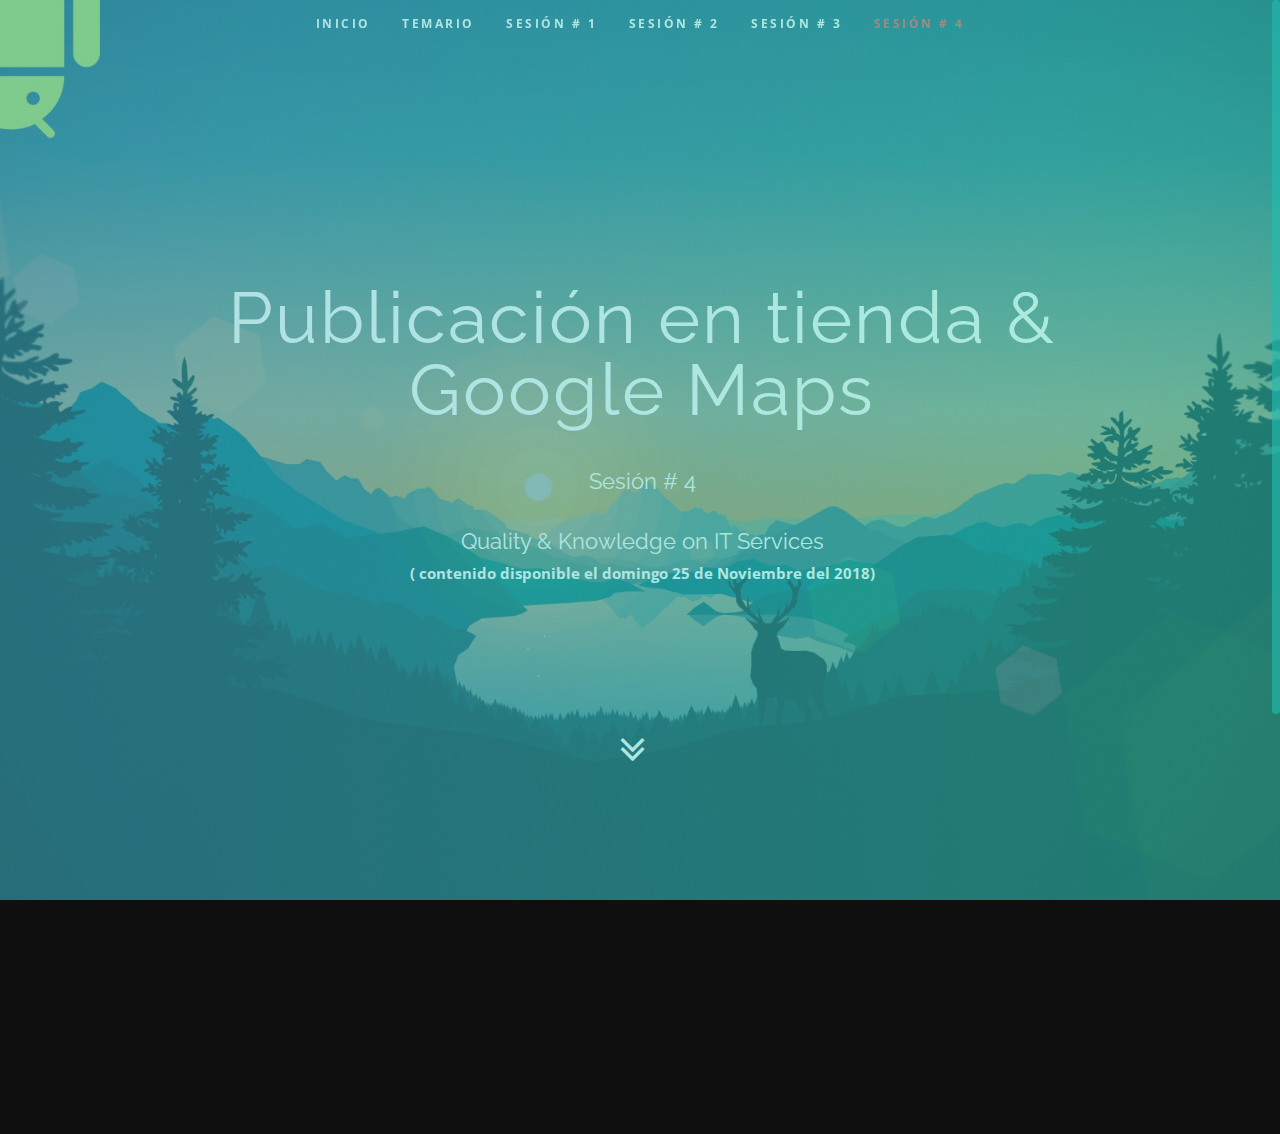
==== session-four.html @ 3e04c1a7 "the agenda was added and empty pager per session" ====
<!DOCTYPE html>
<!--[if lt IE 8 ]><html class="no-js ie ie7" lang="en"> <![endif]-->
<!--[if IE 8 ]><html class="no-js ie ie8" lang="en"> <![endif]-->
<!--[if (gte IE 8)|!(IE)]><!-->
<html class="no-js" lang="en">
<!--<![endif]-->

<head>
  <!--- basic page needs -->
  <meta charset="utf-8">
  <title>travelapp</title>
  <meta name="description" content="">
  <meta name="author" content="">
  <!-- mobile specific metas -->
  <meta name="viewport" content="width=device-width, initial-scale=1, maximum-scale=1">
  <!-- css -->
  <link rel="stylesheet" href="css/default.css">
  <link rel="stylesheet" href="css/style.css">
  <link rel="stylesheet" href="css/responsive.css">
  <link rel="stylesheet" href="css/animate.css">
  <!-- script -->
  <script src="js/modernizr.js"></script>
  <!-- favicons -->
  <link rel="shortcut icon" href="images/qacg.ico">
</head>

<body>
  <!-- preloader -->
  <div id="preloader">
    <div class="loader"></div>
  </div>
  <!--preloader end-->
  <!-- header section -->
  <header id="home">
    <nav id="m-nav">
      <a class="mobile-btn" href="#m-nav" title="Show navigation">Show navigation</a>
      <a class="mobile-btn" href="#" title="Hide navigation">Hide navigation</a>
      <ul id="nav" class="nav">
        <li><a class="smoothscroll" href="#home">Inicio</a></li>
        <li><a class="smoothscroll" href="#agenda">Temario</a></li>
        <li><a href="#">Sesión # 1</a></li>
        <li><a href="session-two.html">Sesión # 2</a></li>
        <li><a href="session-three.html">Sesión # 3</a></li>
        <li class="current"><a href="session-four.html">Sesión # 4</a></li>
      </ul>
    </nav>
    <div class="row banner">
      <div class="banner-text">
        <h1 class="responsive-headline wow zoomIn">Publicación en tienda & Google Maps</h1>
        <h3 class="wow fadeInUp">
            Sesión # 4
            <br>
            <br>
            Quality & Knowledge on IT Services
            <br>
            <span style="font-size: .7em;">( contenido disponible el domingo 25 de Noviembre del 2018)</span>
        </h3>
      </div>
    </div>
    <p class="scrolldown">
      <a class="smoothscroll" href="#about"><i class="fa fa-angle-double-down"></i></a>
    </p>
    <div class="header-overlay"></div>
  </header>
  <!-- header end -->
  <!-- footer -->
  <footer>
    <div class="row wow fadeInUp" style="color: white;">
      <div class="twelve columns">
        <span>Quality & Knowledge on IT Services | 2018 | Ciudad de México</span>
        <ul class="social-links">
          <li><i class="fa fa-android"></i></li>
        </ul>
        Alejandro Salazar | Gerardo Epitacio | Víctor Hernández
      </div>
      <div id="go-top"><a class="smoothscroll" title="Back to Top" href="#home"><i class="fa fa-chevron-up"></i></a></div>
    </div>
  </footer>
  <!-- footer end-->
  <!-- java script -->
  <script src="js/jquery-2.1.1.min.js"></script>
  <script src="js/waypoints.js"></script>
  <script src="js/jquery.fittext.js"></script>
  <script src="js/wow.min.js"></script>
  <script src="js/jquery.nicescroll.min.js"></script>
  <script src="js/script.js"></script>
</body>

</html>
---- css/default.css ----
/*
a. Webfonts and Icon fonts
b. Reset
c. Default Styles
   1. Basic
   2. Typography
   3. Links
   4. Images
   5. Buttons
   6. Forms
d. Grid
e. Others
   1. Clearing
   2. Misc
*/

/* ------------------------------------------------------------------ */
/* a. Webfonts and Icon fonts
 ------------------------------------------------------------------ */
@import url("http://maxcdn.bootstrapcdn.com/font-awesome/4.2.0/css/font-awesome.min.css");
@import url("http://fonts.googleapis.com/css?family=Raleway:400,700,900");
@import url("http://fonts.googleapis.com/css?family=Open+Sans:300,400,700,800");

/* ------------------------------------------------------------------
/* b. Reset
      Adapted from:
      Normalize.css - https://github.com/necolas/normalize.css/
      HTML5 Doctor Reset - html5doctor.com/html-5-reset-stylesheet/
/* ------------------------------------------------------------------ */

html, body, div, span, object, iframe,
h1, h2, h3, h4, h5, h6, p, blockquote, pre,
abbr, address, cite, code,
del, dfn, em, img, ins, kbd, q, samp,
small, strong, sub, sup, var,
b, i,
dl, dt, dd, ol, ul, li,
fieldset, form, label, legend,
table, caption, tbody, tfoot, thead, tr, th, td,
article, aside, canvas, details, figcaption, figure,
footer, header, hgroup, menu, nav, section, summary,
time, mark, audio, video {
   margin: 0;
   padding: 0;
   border: 0;
   outline: 0;
   font-size: 100%;
   vertical-align: baseline;
   background: transparent;
   font-family: 'Open Sans', sans-serif;
   -webkit-font-smoothing: antialiased;
}

article,aside,details,figcaption,figure,
footer,header,hgroup,menu,nav,section {
   display: block;
}

audio,
canvas,
video {
   display: inline-block;
}

audio:not([controls]) {
   display: none;
   height: 0;
}

[hidden] { display: none; }

code, kbd, pre, samp {
   font-family: monospace, serif;
   font-size: 1em;
}

pre {
   white-space: pre;
   white-space: pre-wrap;
   word-wrap: break-word;
}

blockquote, q { quotes: &#8220 &#8220; }

blockquote:before, blockquote:after,
q:before, q:after {
   content: '';
   content: none;
}

ins {
   background-color: #ff9;
   color: #000;
   text-decoration: none;
}

mark {
   background-color: #A7F4F6;
   color: #555;
}

del { text-decoration: line-through; }

abbr[title], dfn[title] {
   border-bottom: 1px dotted;
   cursor: help;
}

table {
   border-collapse: collapse;
   border-spacing: 0;
}


/* ------------------------------------------------------------------ */
/* c. Default and Basic Styles
      Adapted from:
      Skeleton CSS Framework - http://www.getskeleton.com/
      Typeplate Typographic Starter Kit - http://typeplate.com/
/* ------------------------------------------------------------------ */

/*  1. Basic  ------------------------------------------------------- */

*,
*:before,
*:after {
   -moz-box-sizing: border-box;
   -webkit-box-sizing: border-box;
   box-sizing: border-box;
}

html {
   font-size: 62.5%;
   -webkit-font-smoothing: antialiased;
}

body {
   background: #fff;
   font-family: 'Open Sans', sans-serif;
   font-weight: normal;
   font-size: 15px;
   line-height: 30px;
	color: #838C95;

   -webkit-font-smoothing: antialiased; /* Fix for webkit rendering */
	-webkit-text-size-adjust: 100%;
}

/*  2. Typography
       Vertical rhythm with leading derived from 6
--------------------------------------------------------------------- */

h1, h2, h3, h4, h5, h6 {
   color: #313131;
	font-family: 'Open Sans', sans-serif;
   font-weight: 700;
   font-weight: normal;
}
h1 a, h2 a, h3 a, h4 a, h5 a, h6 a { font-weight: inherit; }
h1 { font-size: 38px; line-height: 72px; margin-bottom: 12px; letter-spacing: -1px; }
h2 { font-size: 28px; line-height: 36px; margin-bottom: 6px; }
h3 { font-size: 22px; line-height: 30px; margin-bottom: 12px; }
h4 { font-size: 20px; line-height: 30px; margin-bottom: 6px; }
h5 { font-size: 18px; line-height: 30px; }
h6 { font-size: 14px; line-height: 30px; }
.subheader { }

p { margin: 0 0 30px 0; }
p img { margin: 0; }
p.lead {
   font: 19px/36px 'Open Sans', sans-serif;
   font-weight: 400;
   margin-bottom: 18px;
}

/* for 'em' and 'strong' tags, font-size and line-height should be same with
the body tag due to rendering problems in some browsers */
em { font: 15px/30px 'opensans-italic', sans-serif; }
strong, b { font: 15px/30px 'opensans-bold', sans-serif; }
small { font-size: 11px; line-height: inherit; }

/*	Blockquotes */
blockquote {
   margin: 30px 0px;
   padding-left: 40px;
   position: relative;
}
blockquote:before {
   content: "\201C";
   opacity: 0.45;
   font-size: 80px;
   line-height: 0px;
   margin: 0;
   font-family: arial, sans-serif;
   position: absolute;
   top:  30px;
	left: 0;
}
blockquote p {
   font-family: 'Open Sans', sans-serif;
   font-style: italic;
   padding: 0;
   font-size: 18px;
   line-height: 36px;
}
blockquote cite {
   display: block;
   font-size: 12px;
   font-style: normal;
   line-height: 18px;
}
blockquote cite:before { content: "\2014 \0020"; }
blockquote cite a,
blockquote cite a:visited { color: #8B9798; border: none }

/* ---------------------------------------------------------------------
/*  Pull Quotes Markup
/*
    <aside class="pull-quote">
		<blockquote>
			<p></p>
		</blockquote>
	 </aside>
/*
/* --------------------------------------------------------------------- */
.pull-quote {
   position: relative;
	padding: 18px 30px 18px 0px;
}
.pull-quote:before,
.pull-quote:after {
	height: 1em;
	opacity: 0.45;
	position: absolute;
	font-size: 80px;
   font-family: Arial, Sans-Serif;
}
.pull-quote:before {
	content: "\201C";
	top:  33px;
	left: 0;
}
.pull-quote:after {
	content: '\201D';
	bottom: -33px;
	right: 0;
}
.pull-quote blockquote {
   margin: 0;
}
.pull-quote blockquote:before {
   content: none;
}

/* Abbreviations */
abbr {
   font-family: 'Open Sans', sans-serif;
   font-weight: 700;
	font-variant: small-caps;
	text-transform: lowercase;
   letter-spacing: .5px;
	color: gray;
}
abbr:hover { cursor: help; }

/* drop cap */
.drop-cap:first-letter {
	float: left;
	margin: 0;
	padding: 14px 6px 0 0;
	font-size: 84px;
	font-family: /* Copperplate */ 'Open Sans', sans-serif;
   font-weight: 700;
   line-height: 60px;
	text-indent: 0;
	background: transparent;
	color: inherit;
}

hr { border: solid #E3E3E3; border-width: 1px 0 0; clear: both; margin: 11px 0 30px; height: 0; }


/*  3. Links  ------------------------------------------------------- */

a, a:visited {
   text-decoration: none;
   outline: 0;
   color: #11ABB0;

   -webkit-transition: color .3s ease-in-out;
   -moz-transition: color .3s ease-in-out;
   -o-transition: color .3s ease-in-out;
   transition: color .3s ease-in-out;
}
a:hover, a:focus { color: #313131; }
p a, p a:visited { line-height: inherit; }


/*  4. List  --------------------------------------------------------- */

ul, ol { margin-bottom: 24px; margin-top: 12px; }
ul { list-style: none outside; }
ol { list-style: decimal; }
ol, ul.square, ul.circle, ul.disc { margin-left: 30px; }
ul.square { list-style: square outside; }
ul.circle { list-style: circle outside; }
ul.disc { list-style: disc outside; }
ul ul, ul ol,
ol ol, ol ul { margin: 6px 0 6px 30px; }
ul ul li, ul ol li,
ol ol li, ol ul li { margin-bottom: 6px; }
li { line-height: 18px; margin-bottom: 12px; }
ul.large li { }
li p { }

/* ---------------------------------------------------------------------
/*  Stats Tab Markup

    <ul class="stats-tabs">
		<li><a href="#">[value]<b>[name]</b></a></li>
	 </ul>

    Extend this object into your markup.
/*
/* --------------------------------------------------------------------- */
.stats-tabs {
   padding: 0;
   margin: 24px 0;
}
.stats-tabs li {
	display: inline-block;
	margin: 0 10px 18px 0;
	padding: 0 10px 0 0;
	border-right: 1px solid #ccc;
}
.stats-tabs li:last-child {
	margin: 0;
	padding: 0;
	border: none;
}
.stats-tabs li a {
	display: inline-block;
	font-size: 22px;
	font-family: 'Open Sans', sans-serif;
   font-weight: 700;
   border: none;
   color: #313131;
}
.stats-tabs li a:hover {
   color:#11ABB0;
}
.stats-tabs li a b {
	display: block;
	margin: 6px 0 0 0;
	font-size: 13px;
	font-family: 'Open Sans', sans-serif;
   color: #8B9798;
}

/* definition list */
dl { margin: 12px 0; }
dt { margin: 0; color:#11ABB0; }
dd { margin: 0 0 0 20px; }

/* Lining Definition Style Markup */
.lining dt,
.lining dd {
	display: inline;
	margin: 0;
}
.lining dt + dt:before,
.lining dd + dt:before {
	content: "\A";
	white-space: pre;
}
.lining dd + dd:before {
	content: ", ";
}
.lining dd:before {
	content: ": ";
	margin-left: -0.2em;
}

/* Dictionary Definition Style Markup */
.dictionary-style dt {
	display: inline;
	counter-reset: definitions;
}
.dictionary-style dt + dt:before {
	content: ", ";
	margin-left: -0.2em;
}
.dictionary-style dd {
	display: block;
	counter-increment: definitions;
}
.dictionary-style dd:before {
	content: counter(definitions, decimal) ". ";
}

/* Pagination */
.pagination {
   margin: 36px auto;
   text-align: center;
}
.pagination ul li {
   display: inline-block;
   margin: 0;
   padding: 0;
}
.pagination .page-numbers {
   font: 15px/18px 'opensans-bold', sans-serif;
   display: inline-block;
   padding: 6px 10px;
   margin-right: 3px;
   margin-bottom: 6px;
	color: #6E757C;
	background-color: #E6E8EB;

	-webkit-transition: all 200ms ease-in-out;
	-moz-transition: all 200ms ease-in-out;
	-o-transition: all 200ms ease-in-out;
	-ms-transition: all 200ms ease-in-out;
	transition: all 200ms ease-in-out;

   -moz-border-radius: 3px;
   -webkit-border-radius: 3px;
   -khtml-border-radius: 3px;
	border-radius: 3px;
}
.pagination .page-numbers:hover {
   background: #838A91;
   color: #fff;
}
.pagination .current,
.pagination .current:hover {
   background-color: #11ABB0;
   color: #fff;
}
.pagination .inactive,
.pagination .inactive:hover {
   background-color: #E6E8EB;
	color: #A9ADB2;
}
.pagination .prev, .pagination .next {}

/*  5. Images  --------------------------------------------------------- */

img {
   max-width: 100%;
   height: auto;
}
img.pull-right { margin: 12px 0px 0px 18px; }
img.pull-left { margin: 12px 18px 0px 0px; }

/*  6. Buttons  --------------------------------------------------------- */

.button,
.button:visited,
button,
input[type="submit"],
input[type="reset"],
input[type="button"] {
   font: 16px/30px 'opensans-bold', sans-serif;
   background: #11ABB0;
   display: inline-block;
	text-decoration: none;
   letter-spacing: 0;
   color: #fff;
	padding: 12px 20px;
	margin-bottom: 18px;
   border: none;
   cursor: pointer;
   height: auto;

   -webkit-transition: all .2s ease-in-out;
	-moz-transition: all .2s ease-in-out;
	-o-transition: all .2s ease-in-out;
	-ms-transition: all .2s ease-in-out;
	transition: all .2s ease-in-out;

   -moz-border-radius: 3px;
   -webkit-border-radius: 3px;
   -khtml-border-radius: 3px;
   border-radius: 3px;
}

.button:hover,
button:hover,
input[type="submit"]:hover,
input[type="reset"]:hover,
input[type="button"]:hover {
   background: #3d4145;
   color: #fff;
}

.button:active,
button:active,
input[type="submit"]:active,
input[type="reset"]:active,
input[type="button"]:active {
   background: #3d4145;
   color: #fff;
}

.button.full-width,
button.full-width,
input[type="submit"].full-width,
input[type="reset"].full-width,
input[type="button"].full-width {
	width: 100%;
	padding-left: 0 !important;
	padding-right: 0 !important;
	text-align: center;
}

/* Fix for odd Mozilla border & padding issues */
button::-moz-focus-inner,
input::-moz-focus-inner {
    border: 0;
    padding: 0;
}


/*  7. Forms  --------------------------------------------------------- */

form { margin-bottom: 24px; }
fieldset { margin-bottom: 24px; }

input[type="text"],
input[type="password"],
input[type="email"],
textarea,
select {
   display: block;
   padding: 18px 15px;
   margin: 0 0 24px 0;
   border: 0;
   outline: none;
   vertical-align: middle;
   min-width: 225px;
	max-width: 100%;
   font-size: 15px;
   line-height: 24px;
	color: #647373;
	background: #D3D9D9;

}

/* select { padding: 0;
   width: 220px;
   } */

input[type="text"]:focus,
input[type="password"]:focus,
input[type="email"]:focus,
textarea:focus {
   color: #B3B7BC;
	background-color: #3d4145;
}

textarea { min-height: 220px; }

label,
legend {
   font: 16px/24px 'opensans-bold', sans-serif;
	margin: 12px 0;
   color: #3d4145;
   display: block;
}
label span,
legend span {
	color: #8B9798;
   font: 14px/24px 'opensans-regular', sans-serif;
}

input[type="checkbox"],
input[type="radio"] {
    font-size: 15px;
    color: #737373;
}

input[type="checkbox"] { display: inline; }

/* ------------------------------------------------------------------ */
/* d. Grid
---------------------------------------------------------------------
   gutter = 40px.
/* ------------------------------------------------------------------ */

/* default
--------------------------------------------------------------- */
.row {
   width: 96%;
   max-width: 1020px;
   margin: 0 auto;
}
/* fixed width for IE8 */
.ie .row { width: 1000px ; }

.narrow .row { max-width: 980px; }

.row .row { width: auto; max-width: none; margin: 0 -20px; }

/* row clearing */
.row:before,
.row:after {
    content: " ";
    display: table;
}
.row:after {
    clear: both;
}

.column, .columns {
   position: relative;
   padding: 0 20px;
   min-height: 1px;
   float: left;
}
.column.centered, .columns.centered  {
    float: none;
    margin: 0 auto;
}

/* removed gutters */
.row.collapsed > .column,
.row.collapsed > .columns,
.column.collapsed, .columns.collapsed  { padding: 0; }

[class*="column"] + [class*="column"]:last-child { float: right; }
[class*="column"] + [class*="column"].end { float: right; }

/* column widths */
.row .one         { width: 8.33333%; }
.row .two         { width: 16.66667%; }
.row .three       { width: 25%; }
.row .four        { width: 33.33333%; }
.row .five        { width: 41.66667%; }
.row .six         { width: 50%; }
.row .seven       { width: 58.33333%; }
.row .eight       { width: 66.66667%; }
.row .nine        { width: 75%; }
.row .ten         { width: 83.33333%; }
.row .eleven      { width: 91.66667%; }
.row .twelve      { width: 100%; }

/* Offsets */
.row .offset-1    { margin-left: 8.33333%; }
.row .offset-2    { margin-left: 16.66667%; }
.row .offset-3    { margin-left: 25%; }
.row .offset-4    { margin-left: 33.33333%; }
.row .offset-5    { margin-left: 41.66667%; }
.row .offset-6    { margin-left: 50%; }
.row .offset-7    { margin-left: 58.33333%; }
.row .offset-8    { margin-left: 66.66667%; }
.row .offset-9    { margin-left: 75%; }
.row .offset-10   { margin-left: 83.33333%; }
.row .offset-11   { margin-left: 91.66667%; }

/* Push/Pull */
.row .push-1      { left: 8.33333%; }
.row .pull-1      { right: 8.33333%; }
.row .push-2      { left: 16.66667%; 	}
.row .pull-2      { right: 16.66667%; }
.row .push-3      { left: 25%; }
.row .pull-3      { right: 25%;	}
.row .push-4      { left: 33.33333%; }
.row .pull-4      { right: 33.33333%; }
.row .push-5      { left: 41.66667%; }
.row .pull-5      { right: 41.66667%; }
.row .push-6      { left: 50%; }
.row .pull-6      { right: 50%; }
.row .push-7      { left: 58.33333%; }
.row .pull-7      { right: 58.33333%; }
.row .push-8      { left: 66.66667%; 	}
.row .pull-8      { right: 66.66667%; }
.row .push-9      { left: 75%; }
.row .pull-9      { right: 75%; }
.row .push-10     { left: 83.33333%; }
.row .pull-10     { right: 83.33333%; }
.row .push-11     { left: 91.66667%; }
.row .pull-11     { right: 91.66667%; }

/* block grids
--------------------------------------------------------------------- */
.bgrid-sixths [class*="column"]   { width: 16.66667%; }
.bgrid-quarters [class*="column"] { width: 25%; }
.bgrid-thirds [class*="column"]   { width: 33.33333%; }
.bgrid-halves [class*="column"]   { width: 50%; }

[class*="bgrid"] [class*="column"] + [class*="column"]:last-child { float: left; }

/* Left clearing for block grid columns - columns that changes width in
different screen sizes. Allows columns with different heights to align
properly.
--------------------------------------------------------------------- */
.first { clear: left; }   /* first column in default screen */
.s-first { clear: none; } /* first column in smaller screens */

/* smaller screens
--------------------------------------------------------------- */
@media only screen and (max-width: 900px) {

   /* block grids on small screens */
   .s-bgrid-sixths [class*="column"]   { width: 16.66667%; }
   .s-bgrid-quarters [class*="column"] { width: 25%; }
   .s-bgrid-thirds [class*="column"]   { width: 33.33333%; }
   .s-bgrid-halves [class*="column"]   { width: 50%; }

   /* block grids left clearing */
   .first { clear: none; }
   .s-first { clear: left; }

}

/* mobile wide/smaller tablets
--------------------------------------------------------------- */
@media only screen and (max-width: 767px) {

   .row {
	   width: 460px;
	   margin: 0 auto;
      padding: 0;
	}
   .column, .columns {
	   width: auto !important;
	   float: none;
	   margin-left: 0;
	   margin-right: 0;
      padding: 0 30px;
   }
   .row .row { width: auto; max-width: none; margin: 0 -30px; }

   [class*="column"] + [class*="column"]:last-child { float: none; }
   [class*="bgrid"] [class*="column"] + [class*="column"]:last-child { float: none; }

   /* Offsets */
   .row .offset-1    { margin-left: 0%; }
   .row .offset-2    { margin-left: 0%; }
   .row .offset-3    { margin-left: 0%; }
   .row .offset-4    { margin-left: 0%; }
   .row .offset-5    { margin-left: 0%; }
   .row .offset-6    { margin-left: 0%; }
   .row .offset-7    { margin-left: 0%; }
   .row .offset-8    { margin-left: 0%; }
   .row .offset-9    { margin-left: 0%; }
   .row .offset-10   { margin-left: 0%; }
   .row .offset-11   { margin-left: 0%; }
}

/* mobile narrow
--------------------------------------------------------------- */
@media only screen and (max-width: 460px) {

   .row { width: auto; }

}

/* larger screens
--------------------------------------------------------------- */
@media screen and (min-width: 1200px) {

   .wide .row { max-width: 1180px; }

}

/* ------------------------------------------------------------------ */
/* e. Others
/* ------------------------------------------------------------------ */

/*  1. Clearing
    (http://nicolasgallagher.com/micro-clearfix-hack/
--------------------------------------------------------------------- */

.cf:before,
.cf:after {
    content: " ";
    display: table;
}
.cf:after {
    clear: both;
}

/*  2. Misc -------------------------------------------------------- */

.remove-bottom { margin-bottom: 0 !important; }
.half-bottom { margin-bottom: 12px !important; }
.add-bottom { margin-bottom: 24px !important; }
.no-border { border: none; }

.text-center  { text-align: center !important; }
.text-left    { text-align: left !important; }
.text-right   { text-align: right !important; }
.pull-left    { float: left !important; }
.pull-right   { float: right !important; }
.align-center {
	margin-left: auto !important;
	margin-right: auto !important;
	text-align: center !important;
}
---- css/style.css ----
/* general styles */

body { background: #0f0f0f; overflow-y: hidden; }

.section-title {
    border: 2px solid;
    font-family: "Open Sans",sans-serif;
    font-size: 28px;
    font-weight: 700;
    letter-spacing: 3px;
    line-height: 36px;
    margin: 0 auto;
    max-width: 420px;
    min-width: 250px;
    padding: 20px;
    text-align: center;
    text-transform: uppercase;
    transition: all .3s;
    -webkit-transition: all .3s;
    -moz-transition: all .3s;
    -ms-transition: all .3s;
-o-transition: all .3s;
}

.section-title:after {
    background: none repeat scroll 0 0 #fff;
    bottom: -15px;
    color: #333;
    content: "\f0a7";
    left: 45%;
    line-height: 1px;
    padding: 15px 5px;
}

/* preloader css */

#preloader{
    position:fixed;
    left:0;
    top:0;
    width:100%;
    height:100%;
    z-index:9999;
    background-color:#57BDDB;
    background: -webkit-linear-gradient(90deg, #4CB8C4 10%, #3CD3AD 90%); /* Chrome 10+, Saf5.1+ */
    background:    -moz-linear-gradient(90deg, #4CB8C4 10%, #3CD3AD 90%); /* FF3.6+ */
    background:     -ms-linear-gradient(90deg, #4CB8C4 10%, #3CD3AD 90%); /* IE10 */
    background:      -o-linear-gradient(90deg, #4CB8C4 10%, #3CD3AD 90%); /* Opera 11.10+ */
    background:         linear-gradient(90deg, #4CB8C4 10%, #3CD3AD 90%); /* W3C */
}


.loader {
    animation: animate 1.5s linear infinite;
    clip: rect(0, 80px, 80px, 40px);
    height: 80px;
    width: 80px;
    position: absolute;
    left: calc(50% - 40px);
    top: calc(50% - 40px);
    z-index: 999;
}
@keyframes animate {
    0% {
        transform: rotate(0deg)
    }
    100% {
        transform: rotate(220deg)
    }
}
.loader:after {
    animation: animate2 1.5s ease-in-out infinite;
    clip: rect(0, 80px, 80px, 40px);
    content:'';
    border-radius: 50%;
    height: 80px;
    width: 80px;
    position: absolute;
}
@keyframes animate2 {
    0% {
        box-shadow: inset #fff 0 0 0 17px;
        transform: rotate(-140deg);
    }
    50% {
        box-shadow: inset #fff 0 0 0 2px;
    }
    100% {
        box-shadow: inset #fff 0 0 0 17px;
        transform: rotate(140deg);
    }
}

/* header styles */

header {
    position: relative;
    height: 800px;
    min-height: 500px;
    width: 100%;
    background: #161415 url(../images/bg.jpg) no-repeat top center;
    background-size: cover !important;
    -webkit-background-size: cover !important;
    text-align: center;
    overflow: hidden;
}

/* vertically center banner section */
header:before {
    content: '';
    display: inline-block;
    vertical-align: middle;
    height: 100%;
}

header .banner {
    display: inline-block;
    vertical-align: middle;
    margin: 0 auto;
    width: 85%;
    padding-bottom: 30px;s
    text-align: center;
    z-index: 1;
    position: relative;
}

header .banner-text { width: 100%; }

header .banner-text h1 {
    font-family: 'Raleway', sans-serif;
    color: #fff;
    letter-spacing: 2px;
    margin: 0 auto 40px;
}

header .banner-text h1 span {
    font-weight: 900;
    text-transform: uppercase;
}

header .banner-text h3 {
    font-family: 'Raleway', sans-serif;
    color: #FEFEFE;
    margin: 0 auto;
    width: 70%;
}

header .banner-text h3 span,
header .banner-text h3 a {
    color: #fff;
    font-weight: bold;
}

header .banner-text hr {
    width: 60%;
    margin: 18px auto 24px auto;
    border-color: #2F2D2E;
    border-color: rgba(150, 150, 150, .1);
}

.header-overlay {
    background: #161415 url(../images/bg-blur.jpg) no-repeat top center;
    background-size:  cover!important;
    position: absolute;
    top: 0;
    left: 0;
    right: 0;
    bottom: 0;
    width: 100%;
    height: 100%;
    z-index: 0;
    opacity: 0;
}

/* social links */
#social {
    background: rgba(0,0,0, .4);
    position: absolute;
    bottom: 0;
    left: 0;
    width: 100%;
    height: 80px;
    display: block;
    z-index: 2;
}

.social-container {
    display: block;
    vertical-align: middle;
    margin: 0 auto;
    width: 85%;
    text-align: center;
}


.social-container .social {
    margin: 24px 0;
    padding: 0;
    font-size: 30px;
    text-shadow: 0px 1px 2px rgba(0, 0, 0, .8);
}

.social-container .social li {
    display: inline-block;
    margin: 0 15px;
    padding: 0;
}

.social-container .social li a { color: #fff; }

.social-container .social li a:hover { color: #11ABB0; }

/* scrolldown link */
header .scrolldown a {
    position: absolute;
    bottom: 130px;
    left: 50%;
    margin-left: -29px;
    color: #fff;
    display: block;
    height: 42px;
    width: 42px;
    font-size: 42px;
    line-height: 42px;
    z-index: 3;
    border-radius: 100%;
    -webkit-animation: updown .5s linear 1s infinite alternate; /* Chrome, Safari, Opera */
    animation: updown .5s linear 1s infinite alternate;
    -webkit-transition: all .3s ease-in-out;
    -moz-transition: all .3s ease-in-out;
    -o-transition: all .3s ease-in-out;
    transition: all .3s ease-in-out;
    }

/* Chrome, Safari, Opera */
@-webkit-keyframes updown {
    from {-webkit-transform: scale(1); bottom: 130px;}
    to {-webkit-transform: scale(1.2); bottom: 125px;}
}

/* Standard syntax */
@keyframes updown {
    from {transform: scale(1); bottom: 130px;}
    to {transform: scale(1.2); bottom: 125px;}
}

header .scrolldown a:hover { color: #11ABB0; }

/* primary navigation
--------------------------------------------------------------------- */
    #m-nav ul, #m-nav li, #m-nav a {
    margin: 0;
    padding: 0;
    border: none;
    outline: none;
}

/* m-nav */
#m-nav {
    font: 12px 'Open Sans', sans-serif;
    font-weight: 700;
    width: 100%;
    text-transform: uppercase;
    letter-spacing: 2.5px;
    margin: 0 auto;
    z-index: 100;
    position: fixed;
    left: 0;
    top: 0;
}

.opaque { background-color: #333; }

/* hide toggle button */
#m-nav > a.mobile-btn { display: none; }

ul#nav {
    min-height: 48px;
    width: auto;
    /* center align the menu */
    text-align: center;
}

ul#nav li {
    position: relative;
    list-style: none;
    height: 48px;
    display: inline-block;
}

/* Links */
ul#nav li a {
    display: inline-block;
    padding: 8px 13px;
    line-height: 32px;
    text-decoration: none;
    text-align: center;
    color: #fff;
    font-weight: 700;
    -webkit-transition: all .2s ease-in-out;
    -moz-transition: all .2s ease-in-out;
    -o-transition: all .2s ease-in-out;
    -ms-transition: all .2s ease-in-out;
    transition: all .2s ease-in-out;
}

ul#nav li a:active {
    background-color: transparent !important;
}

ul#nav li.current a {
    color: #ed5565;
}

ul#nav li a:hover {
    color: #ed5565;
    border-bottom: 2px solid #fff;
}

/* agenda Section */

#agenda {
    background: #fff;
    overflow: hidden;
    padding-bottom: 72px;
    padding-top: 90px;
}

#agenda a, #agenda a:visited  { color: #11ABB0; }
#agenda a:hover, #agenda a:focus { color: #313131; }

#agenda h1 {
    color: #666;
    margin-bottom: 60px;
    letter-spacing: 1px;
    border-color: #11abb0;
    width: 400px;
}
#agenda h1:hover {
    border-color:  #ed5565;
}

#agenda h2 {
    font: 700 18px/24px "Open Sans",sans-serif;
    letter-spacing: 1px;
    text-transform: uppercase;
}

#agenda h2 span {
    border-bottom: 3px solid #11ABB0;
    padding-bottom: 6px;
}
#agenda h3 {
    font: 25px/30px 'Open Sans', sans-serif;
    font-weight: 700;
    text-transform: uppercase;
    color: #666;
}

#agenda .section-title:after {
    background: #fff;
    color: #666;
    content: "\f02d";
}

#agenda .header-col { padding-top: 9px; }

#agenda .main-col { padding-right: 10%; }

.education, .work, .skill, .awards {
    margin-bottom: 48px;
    padding-bottom: 24px;
    border-bottom: 1px solid #E8E8E8;
    text-align: justify;
}

.education span {
    font-weight: bold;
}

#agenda .info {
    font: 16px/24px 'Raleway', serif;
    font-style: italic;
    color: #6E7881;
    margin-bottom: 18px;
    margin-top: 9px;
}

#agenda .info span {
    margin-right: 5px;
    margin-left: 5px;
}

#agenda .date {
    font: 15px/24px 'opensans-regular', sans-serif;
    margin-top: 6px;
}

/* timeline Llyout */

.timeline {
  margin: 15px auto;
  position: relative;
  max-width: 100%;
}

.timeline:before {
    background: #11abb0;
    content: '';
    margin-left: -1px;
    position: absolute;
    top: 0;
    left: 32px;
    width: 2px;
    height: 100%;
}

.timeline-event {
    position: relative;
}

.timeline-event:hover .timeline-event-icon {
    -moz-transform: rotate(-45deg);
    -ms-transform: rotate(-45deg);
    -webkit-transform: rotate(-45deg);
    transform: rotate(-45deg);
    background-color: #ed5565;
}

.timeline-event:hover .timeline-event-thumbnail {
    -moz-box-shadow: inset 40em 0 0 0 #ed5565;
    -webkit-box-shadow: inset 40em 0 0 0 #ed5565;
    box-shadow: inset 40em 0 0 0 #ed5565;
}

.timeline-event h3{
    transition: all .3s;
    -webkit-transition: all .3s;
    -moz-transition: all .3s;
    -ms-transition: all .3s;
    -o-transition: all .3s;
}

.timeline-event:hover  h3{
    color: #ed5565;
}

.timeline-event-copy {
    left: 50px;
    padding: 32px 32px 0;
    position: relative;
    top: -32px;
    width: 80%;
}

.timeline-event-copy h3 {
    font-size: 28px;
}

.timeline-event-copy h4 {
    font-size: 20px;
    margin-bottom: 15px;
    font-family: 'Raleway', sans-serif;
}

.timeline-event-copy strong {
    font-weight: 700;
}

.timeline-event-copy p:not(.timeline-event-thumbnail) {
    font-size: 14px;
    font-weight: 300;
    line-height: 24px;
    padding-bottom: 20px;
}

.timeline-event-icon {
    -moz-transition: -moz-transform 0.2s ease-in;
    -o-transition: -o-transform 0.2s ease-in;
    -webkit-transition: -webkit-transform 0.2s ease-in;
    transition: transform 0.2s ease-in;
    -moz-transform: rotate(45deg);
    -ms-transform: rotate(45deg);
    -webkit-transform: rotate(45deg);
    transform: rotate(45deg);
    background-color: black;
    outline: 10px solid white;
    display: block;
    margin: 8px 8px 8px -8px;
    position: absolute;
    top: 0;
    left: 32px;
    width: 16px;
    height: 16px;
}

.timeline-event-thumbnail {
    -moz-transition: box-shadow 0.5s ease-in 0.1s;
    -o-transition: box-shadow 0.5s ease-in 0.1s;
    -webkit-transition: box-shadow 0.5s ease-in;
    -webkit-transition-delay: 0.1s;
    transition: box-shadow 0.5s ease-in 0.1s;
    -moz-box-shadow: inset 0 0 0 0em #11abb0;
    -webkit-box-shadow: inset 0 0 0 0em #11abb0;
    box-shadow: inset 0 0 0 0em #11abb0;
    background: none repeat scroll 0 0 #ed5565;
    box-shadow: 0 0 0 0 #11abb0 inset;
    color: #fff;
    display: inline-block;
    font-size: 14px;
    font-weight: bold;
    text-transform: uppercase;
    margin-bottom: 20px;
    padding: 8px 15px;
    transition: box-shadow 0.5s ease-in 0.1s;
}

/* awards section */

.award-list ul li {
  margin-bottom: 30px;
  display: block;
}

.award-list ul li h3 {
  font-size: 18px !important;
  margin-bottom: 5px;
}

.award-list ul li h4 {
  color: #666;
  font-size: 16px !important;
}

.award-list ul li h5 {
  color: #888;
  font-family: "Raleway",sans-serif;
  font-size: 14px !important;
  line-height: 20px;
}

/* topic */

#topic {
  background: url(../images/material-bg.jpg) no-repeat fixed center center / cover;
  overflow: hidden;
}

#topic a, #topic a:visited  { color: #fff; }
#topic a:hover, #topic a:focus { color: #11ABB0; }

#topic h1 {
   color: #fff;
   border-color: #dedede;
   margin-bottom: 60px;
   width: 400px;
}

#topic h1:hover{
  border-color: #fff;
}

#topic h2 {
   font: 22px/30px 'Open Sans', sans-serif;
   font-weight: 700;
   color: #fff;
   margin-bottom: 12px;
   text-align: center;
}

#topic h3 {
  border-bottom: 3px solid #fff;
  color: #fff;
  font: 400 18px/24px "Raleway",sans-serif;
  margin-bottom: 15px;
  padding-bottom: 10px;
  text-align: center;
}

#topic .section-title:after {
  background: rgba(0,0,0,0.2);
  color: #fff;
  content: "\f007";
}

#topic p {
   line-height: 30px;
   color: #fff;
}

.pp-container {
  display: block;
  margin: 5px auto;
  padding: 10px;
  width: 225px;
}

#topic .picture {
  border: 5px solid #b1b2b4;
  box-shadow: 0 0 0 10px rgba(0, 0, 0, 0.2);
  height: auto;
  margin: 15px auto;
  position: relative;
  width: 100%;
  z-index: 2;
}

#topic figure {
  background: rgba(0,0,0, .6);
  box-shadow: 0 0 0 10px rgba(0, 0, 0, 0.2);
}

#topic figcaption {
  text-align: center;
  color: #fff;
  padding: 8px;
}

#topic figcaption h2{
  font-size: 24px;
  line-height: 36px;
  color: #fff;
}

#topic figcaption h3{
  font-size: 20px;
  line-height: 32px;
  color: #fff;
  font-family: "Raleway", sans-serif;
}

#topic .download {
  margin-top: 25px;
  width: 90%;
  float: none;
}

#topic .button {
  background: none repeat scroll 0 0  #11abb0;
  display: inline;
  margin-right: 10px;
  margin-top: 6px;
}

#topic .bio-container {
  width: 100%;
  max-width: 100%;
  padding: 0;
}

#topic .bio-inner {
  padding: 0;
}

#topic .bio-left {
  background: rgba(0,0,0, 0.6);
  height: 500px;
  padding: 60px 30px;
}

#topic .main-col {
  background: none repeat scroll 0 0 rgba(0, 0, 0, 0.8);
  height: 500px;
  padding: 60px;
}

.arrow-left {
  border-bottom: 25px solid transparent;
  border-right: 25px solid rgba(0, 0, 0, 0.5);
  border-top: 25px solid transparent;
  height: 0;
  left: -25px;
  position: absolute;
  top: 40%;
  width: 0;
  z-index: 10;
}

#topic .button {
   margin-top: 6px;
   background:  #11abb0;
}

#topic .button:hover {
   background: #fff;
   color: #2B2B2B;
}
#topic .button i {
   margin-right: 15px;
   font-size: 20px;
}

#topic blockquote {
   margin: 0 0px 30px 0px;
   padding-left: 0;
   position: relative;
}

#topic blockquote:before { content: none; }

#topic blockquote p {
   font-family: 'Raleway', sans-serif;
   font-style: italic;
   text-align: center;
   padding: 0;
   font-size: 16px;
   line-height: 22px;
   color: #95a3a3;
}

#topic blockquote cite {
   display: block;
   font-size: 12px;
   text-align: center;
   font-style: normal;
   line-height: 18px;
   color: #95a3a3;
}

#topic blockquote cite:before { content: "\2014 \0020"; }
#topic blockquote cite a,
#topic blockquote cite a:visited { color: #8B9798; border: none }

.content-header {
    margin-left: 10%;
    margin-bottom: 2%;
}

.content-picture-container {
  display: block;
  margin: 5px auto;
  padding: 10px;
  width: 90%;
  text-align: center;
}

.content-picture {
  border: 6px solid #11ABB0;
  box-shadow: 0 0 0 6px rgba(0, 0, 0, 0.1);
  height: auto;
  margin: 10px auto;
  position: relative;
  z-index: 2;
}

/* footer */

footer {
    padding-top: 48px;
    margin-bottom: 48px;
    color: #303030;
    font-size: 14px;
    text-align: center;
    position: relative;
}

footer a, footer a:visited { color: #525252; }

footer a:hover, footer a:focus { color: #fff; }

/* copyright */

footer .copyright {
    margin: 0;
    padding: 0;
}

footer .copyright li {
    display: inline-block;
    margin: 0;
    padding: 0;
    line-height: 24px;
}

.ie footer .copyright li {
    display: inline;
}

footer .copyright li:before {
    content: "\2022";
    padding-left: 10px;
    padding-right: 10px;
    color: #095153;
}

footer .copyright  li:first-child:before {
    display: none;
}

/* social links */

footer .social-links {
    margin: 18px 0 30px 0;
    padding: 0;
    font-size: 30px;
}
footer .social-links li {
    display: inline-block;
    margin: 0;
    padding: 0;
    margin-left: 42px;
    color: #F06000;
}

footer .social-links li:first-child { margin-left: 0; }

/* go to top button */

#go-top {
	position: absolute;
	top: -24px;
    left: 50%;
    margin-left: -30px;
}

#go-top a {
	text-decoration: none;
	border: 0 none;
	display: block;
	width: 60px;
	height: 60px;
    background-color: #525252;
    box-shadow: 0 0 0 5px rgba(0, 0, 0, 0.2);
    -webkit-transition: all 0.2s ease-in-out;
    -moz-transition: all 0.2s ease-in-out;
    -o-transition: all 0.2s ease-in-out;
    -ms-transition: all 0.2s ease-in-out;
    transition: all 0.2s ease-in-out;
    color: #fff;
    font-size: 21px;
    line-height: 60px;
    border-radius: 100%;
}

#go-top a:hover { background-color: #0F9095; }
---- css/responsive.css ----
/* ==================================================================

*   Intima Media Queries

TOC : 

1. screenwidth less than 1024px (Medium Screen/Large Tablets)
2. screenwidth less than 900px (Tablets)
3. screenwidth less than 767px (Mobile wide/Smaller Tablets)
4. screenwidth less than 480px (Small Screen Mobile)


/* ================================================================== */


/* screenwidth less than 1024px
--------------------------------------------------------------------- */
@media only screen and (min-width : 768px) and (max-width: 1024px) {

    /* header styles
   ------------------------------------------------------------------ */
   header .banner-text h1 {
      font: 80px/1.1em 'Open Sans', sans-serif;
      letter-spacing: -1px;
      margin: 0 auto 12px auto;
   }

  #about .download {
    float: none;
    margin-top: 0;
    padding: 10px;
    width: 100%;
  }
  #about .bio-left {
    min-height: 600px;
    height: auto;
    padding: 60px 30px;
  }

  #about .main-col {
    min-height: 600px;
    padding: 20px;
    height: auto;
  }


}

/* screenwidth less than 900px
--------------------------------------------------------------------- */
@media only screen and (max-width: 900px) {

    /* header styles
   ------------------------------------------------------------------ */
   header .banner { padding-bottom: 12px; }
   header .banner-text h1 {
      font: 78px/1.1em 'Open Sans', sans-serif;
      letter-spacing: -1px;      
   }
   header .banner-text h3 {
      font: 17px/1.9em 'Raleway', serif;
      width: 80%;
   }
   header .banner-text hr {
      width: 65%;
      margin: 12px auto;
   }
   /* m-nav */
   #m-nav {
      font: 11px 'Open Sans', sans-serif;
      letter-spacing: 1.5px;
   }



   /* Resume Section
   ------------------------------------------------------------------- */
   #resume h1 { font: 16px/24px 'Open Sans', sans-serif; }
   #resume .main-col { padding-right: 5%; }   

   /* Testimonials Section
   ------------------------------------------------------------------- */
   #testimonials .header-col h1:before {
      font-size: 66px;
      line-height: 66px;
   }
   #testimonials blockquote p {
      font-size: 22px;
      line-height: 46px;      
   }

    /* Call to Action Section
   ------------------------------------------------------------------- */
   #call-to-action .header-col h1:before {
      font-size: 66px;
      line-height: 66px;
   }

   /* Contact Section
   ------------------------------------------------------------------- */
   #contact .section-head { margin-bottom: 30px; }
   #contact .header-col h1:before {
      font-size: 66px;
      line-height: 66px;
   }
   #contact .section-head p.lead { font: 17px/33px opensans-light, sans-serif; }


}

/* mobile wide/smaller tablets
---------------------------------------------------------------------- */

@media only screen and (max-width: 767px) {

   /* mobile navigation
   -------------------------------------------------------------------- */
   #m-nav {
      font: 12px 'Open Sans', sans-serif;
      background: transparent !important;
      letter-spacing: 1.5px;  
      width: auto;
      position: fixed;
      top: 0;
      right: 0;
   }

   #m-nav > a {
     background: none repeat scroll 0 0 rgba(0, 0, 0, 0.4);
     border: medium none;
     color: transparent;
     font: 0px/0 a;
     height: 48px;
     position: relative;
     text-align: left;
     text-shadow: none;
     top: 10px;
     width: 48px;
     margin: 0 auto;
   }

   ul#nav li.current a {
     border: medium none;
   }

	#m-nav > a:before,
   #m-nav > a:after {
	   position: absolute;
		border: 2px solid #fff;
		top: 35%;
		left: 25%;
		right: 25%;
		content: '';
	}
   #m-nav > a:after { top: 60%; }

   /* toggle buttons */
	#m-nav:not( :target ) > a:first-of-type,
	#m-nav:target > a:last-of-type  {
	   display: block;
	}

   /* hide menu panel */
   #m-nav ul#nav {
      height: auto;
		display: none;
      clear: both;
      width: auto; 
      position: relative;
      top: 12px;
      right: 0;
   }

   /* display menu panels */
	#m-nav:target > ul#nav	{
	   display: block;
      padding: 30px 20px 48px 20px;
      background: #1f2024;
      margin: 0 30px;
      clear: both;
   }

   ul#nav li {
      display: block;
      height: auto;      
      margin: 0 auto; 
      padding: 0 4%;           
      text-align: left;
      border-bottom: 1px solid #2D2E34;
      border-bottom-style: dotted; 
   }
  
   ul#nav li a {  
      display: block;    
      margin: 0;
      padding: 0;      
      margin: 12px 0; 
      line-height: 16px; /* reset line-height from 48px */
      border: none;
   }  

    ul#nav li a:hover { 
      border-bottom: none;
    }


   #about .button {
     display: block;

   }


   /* Header Styles
   -------------------------------------------------------------------- */
   header .banner {
      padding-bottom: 12px;
      padding-top: 6px;
   }
   header .banner-text h1 { font: 68px/1.1em 'Open Sans', sans-serif; }
   header .banner-text h3 {
      font: 16px/1.9em 'Raleway', serif;
      width: 85%;
   }
   header .banner-text hr {
      width: 80%;
      margin: 18px auto;
   }

   /* header social links */
   header .social {
      margin: 18px 0 24px 0;
      font-size: 24px;
      line-height: 36px;      
   }
   header .social li { margin: 0 10px; }

    /* scrolldown link */
   header .scrolldown { display: none; }


   /* About Section
   -------------------------------------------------------------------- */
   #about {
      text-align: center;
   }

   #about .profile-pic { 
      display: block;
      margin: 0 auto;
      width: 100%; 
   }

   #about .download .button {
      width: 100%;
      text-align: center;
      padding: 15px 20px;
   }

   #about h2 {
     margin-top: 20px;
   }

  #about .bio-left {
    height: auto;
    padding: 60px 30px;
  }

  #about .main-col {
    padding: 20px;
    height: auto;
  }

   #about .pp-container{
      padding: 0;
    }


   /* Resume Section
   --------------------------------------------------------------------- */
   #resume .header-col {
      padding-top: 0;
      margin-bottom: 48px;
      text-align: center;
   }
   #resume h1 { letter-spacing: 3px; }
   #resume .main-col { padding-right: 30px; }
   #resume .info { text-align: center; }
      
   .bars { width: 100%; }


   /* Call To Action Section
   /* ----------------------------------------------------------------- */
  #call-to-action {
    padding-bottom: 30px;
    padding-top: 20px;
    text-align: center;
  }
   #call-to-action h1 {
      font: 16px/24px 'Open Sans', sans-serif;
      text-align: center;
      margin-bottom: 30px;
      text-shadow: 0px 1px 3px rgba(0, 0, 0, 1);
   }
   #call-to-action h1 span { display: none; }
   #call-to-action p { font-size: 15px; }


   /* Portfolio Section
   /* ----------------------------------------------------------------- */
   #portfolio-wrapper .columns { margin-bottom: 40px; }
   .popup-modal {	max-width: 85%; }


   /* Testimonials Section
   ----------------------------------------------------------------------- */
   #testimonials .text-container { text-align: center; }
   #testimonials h1 {
      font: 16px/24px 'Open Sans', sans-serif;
      text-align: center;
   }
   #testimonials h1 span { display: block; }
   #testimonials .header-col h1:before { content: none; }
   #testimonials blockquote { padding-bottom: 24px; }
   #testimonials blockquote p {
      font-size: 14px;
      line-height: 24px;      
   }

   #testimonials h1 {
     padding: 36px 0 24;
   }

   #testimonials .text-container {
     padding-bottom: 30px;
     padding-top: 10px;
   }


   /* contact Section
   ----------------------------------------------------------------------- */
   #contact .section-head { margin-bottom: 12px; }
   #contact .section-head h1 {
      font: 16px/24px 'Open Sans', sans-serif;            
      text-align: center;   
      margin-bottom: 30px;
      text-shadow: 0px 1px 3px rgba(0, 0, 0, 1);
   }  
   #contact h1 span { display: block; }
   #contact .header-col { padding-top: 0; }
   #contact .header-col h1:before { content: none;	}
   #contact .section-head p.lead { text-align: center;}

   /* form */
   #contact label {
      float: none;
      width: 100%;
   }
   #contact input,
   #contact textarea,
   #contact select {
     	margin-bottom: 6px;    	
      width: 100%;
   }
   #contact button.submit { margin: 30px 0 24px 0; }
   #message-warning, #message-success {
      width: 100%;
      margin-left: 0;
   }


   /* footer
   ------------------------------------------------------------------------ */
  
   /* copyright */
   footer .copyright li:before { content: none; }
   footer .copyright li { margin-right: 12px; }

   /* social links */
   footer .social-links { font-size: 22px; }
   footer .social-links li { margin-left: 18px; }

   /* Go To Top Button */
   #go-top { margin-left: -22px; }
   #go-top a {
   	width: 54px;
   	height: 54px;
      font-size: 18px;
      line-height: 54px;
   }


}

/* mobile narrow
  -------------------------------------------------------------------------- */

@media only screen and (max-width: 480px) {

  .section-title {
    font-size: 16px;
    line-height: 24px;
    width: 260px!important;
  }

   /* mobile navigation
   -------------------------------------------------------------------- */
   #m-nav ul#nav { width: auto; float: none; }

   /* header styles
   -------------------------------------------------------------------- */
   header .banner { padding-top: 24px; }
   header .banner-text h1 {
      font: 40px/1.1em 'Open Sans', sans-serif;      
      margin: 0 auto 24px auto;
   }
   header .banner-text h3 {
      font: 14px/1.9em 'Raleway', sans-serif;
      width: 90%;
   }
  
   /* header social links */
   header .social { font-size: 20px;}
   header .social li { margin: 0 6px; }

   /* About
  ------------------------------------------------------------------------ */
   #social {
     height: 80px;
     width: 100%;
   }
   
   .social-container {
     width: 100%;
   }
   
   .social-container .social {
     font-size: 20px;
   }

   .social-container .social li {
     margin: 0 8px;   }

  #about p:first-child:first-letter {
    background: none repeat scroll 0 0 rgba(0, 0, 0, 0);
    color: #cbcbcb;
    float: none;
    font-size: inherit;
    line-height: 30px;
    margin: 0;
    padding: 0;
  }

   /* Resume
   ------------------------------------------------------------------------ */
   .timeline:before {
     position: absolute;
     top: 0;
     left: 0;
   }

   .timeline-event-icon {
     margin: 10px 8px 8px -40px;
   }

   .timeline-event-copy {
     left: 10px;
     width: 95%;
     padding: 25px 32px 0;
   }

   .award-list ul li  {
      text-align: center;
      background: #ecf0f1;
      padding: 15px 5px;
   }

   .award-list ul li span i {
      display: block;
      float: none!important;
      margin: 0 auto!important;
   }

   #call-to-action h2 {
     font: 700 24px/36px "Open Sans",sans-serif;
   }
   /* footer
   ------------------------------------------------------------------------ */
  #map{
    width: 100%;
    height: 300px;
  }
   /* social links */
   footer .social-links { font-size: 20px; }
   footer .social-links li { margin-left: 14px; }   

}
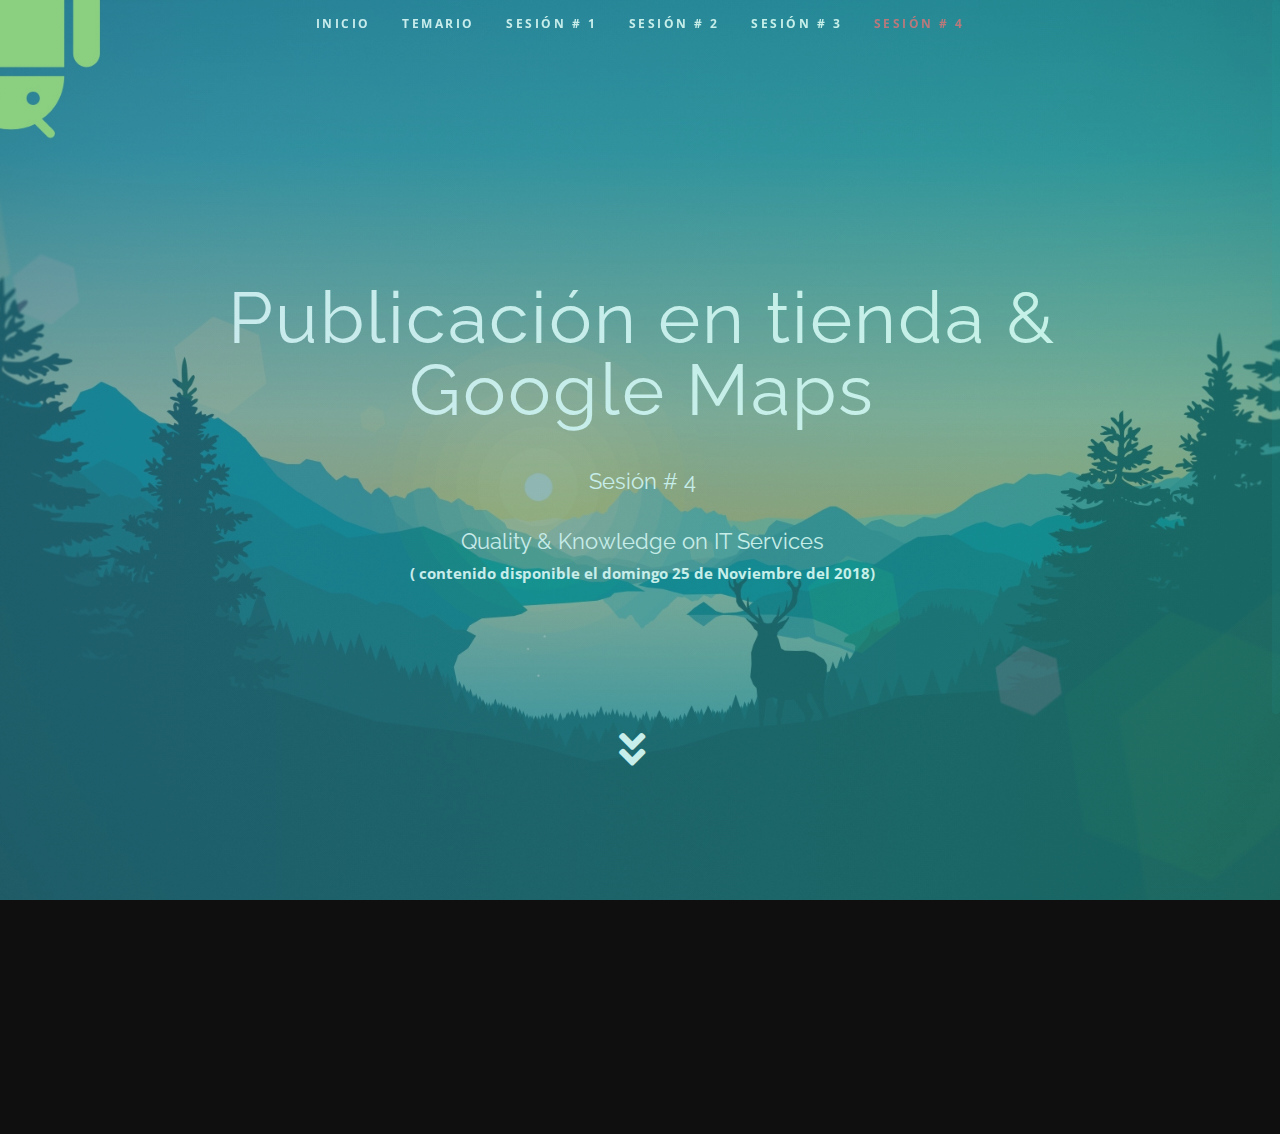
==== commit 8ba5b53f: "links broken fixed" ====
--- a/session-four.html
+++ b/session-four.html
@@ -36,12 +36,12 @@
       <a class="mobile-btn" href="#m-nav" title="Show navigation">Show navigation</a>
       <a class="mobile-btn" href="#" title="Hide navigation">Hide navigation</a>
       <ul id="nav" class="nav">
-        <li><a class="smoothscroll" href="#home">Inicio</a></li>
-        <li><a class="smoothscroll" href="#agenda">Temario</a></li>
-        <li><a href="#">Sesión # 1</a></li>
+        <li><a href="index.html">Inicio</a></li>
+        <li><a href="index.html#agenda">Temario</a></li>
+        <li><a href="session-one.html">Sesión # 1</a></li>
         <li><a href="session-two.html">Sesión # 2</a></li>
         <li><a href="session-three.html">Sesión # 3</a></li>
-        <li class="current"><a href="session-four.html">Sesión # 4</a></li>
+        <li class="current"><a href="#">Sesión # 4</a></li>
       </ul>
     </nav>
     <div class="row banner">
--- a/css/default.css
+++ b/css/default.css
@@ -17,7 +17,7 @@
 /* ------------------------------------------------------------------ */
 /* a. Webfonts and Icon fonts
  ------------------------------------------------------------------ */
-@import url("http://maxcdn.bootstrapcdn.com/font-awesome/4.2.0/css/font-awesome.min.css");
+@import url("https://use.fontawesome.com/releases/v5.5.0/css/all.css");
 @import url("http://fonts.googleapis.com/css?family=Raleway:400,700,900");
 @import url("http://fonts.googleapis.com/css?family=Open+Sans:300,400,700,800");
 
--- a/css/style.css
+++ b/css/style.css
@@ -20,17 +20,7 @@
     -webkit-transition: all .3s;
     -moz-transition: all .3s;
     -ms-transition: all .3s;
--o-transition: all .3s;
-}
-
-.section-title:after {
-    background: none repeat scroll 0 0 #fff;
-    bottom: -15px;
-    color: #333;
-    content: "\f0a7";
-    left: 45%;
-    line-height: 1px;
-    padding: 15px 5px;
+    -o-transition: all .3s;
 }
 
 /* preloader css */
@@ -358,12 +348,6 @@
     color: #666;
 }
 
-#agenda .section-title:after {
-    background: #fff;
-    color: #666;
-    content: "\f02d";
-}
-
 #agenda .header-col { padding-top: 9px; }
 
 #agenda .main-col { padding-right: 10%; }
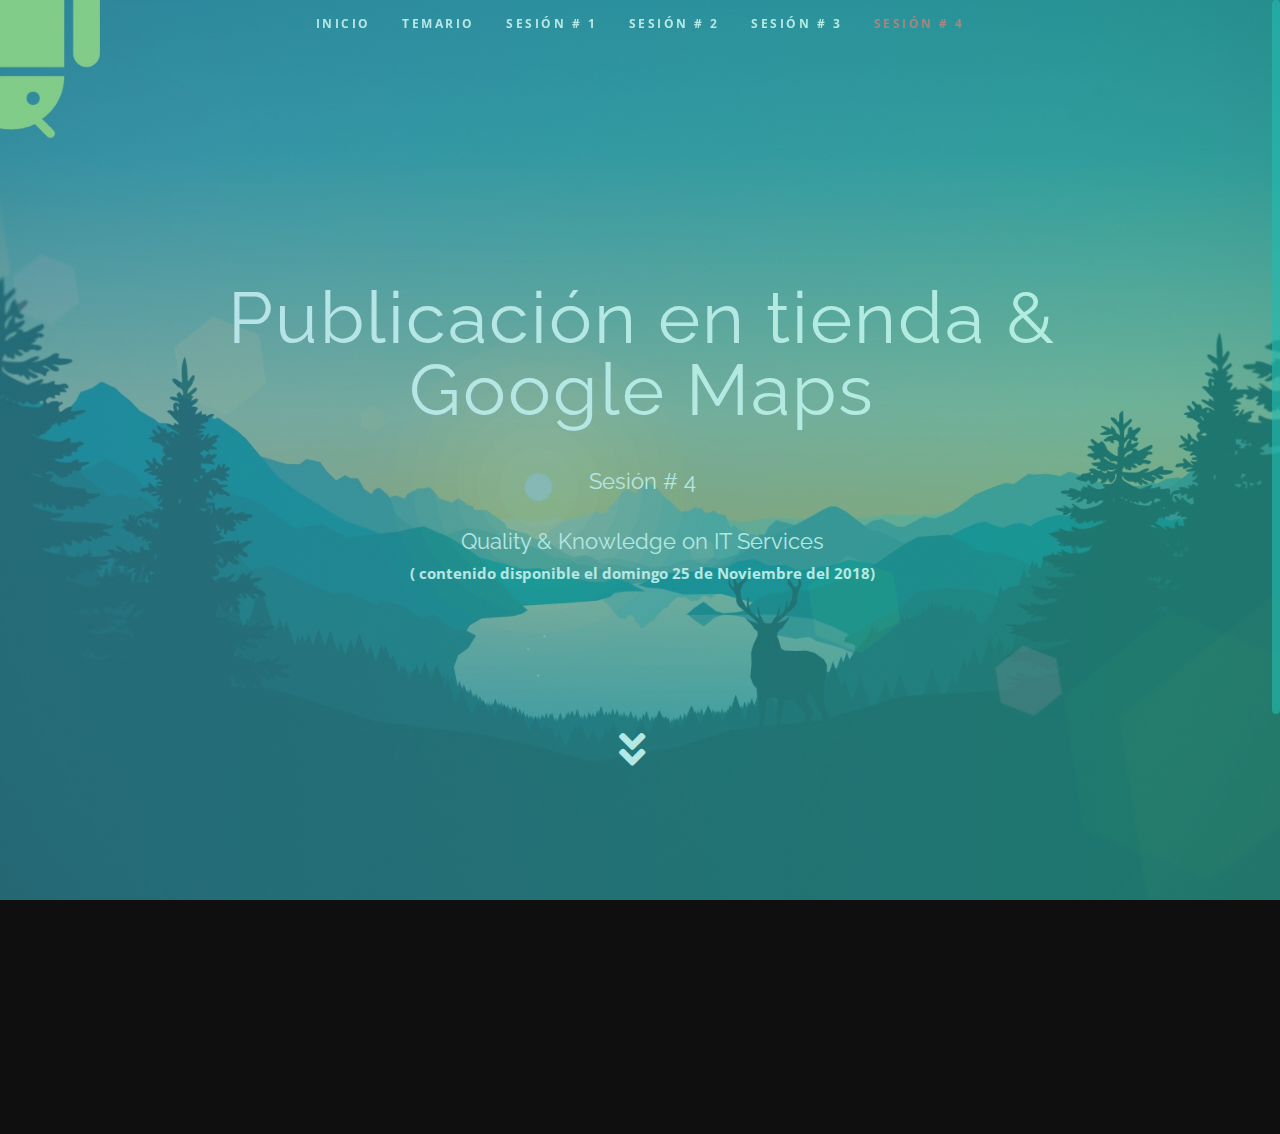
==== commit bc85c97b: "icons fixed" ====
--- a/session-four.html
+++ b/session-four.html
@@ -69,7 +69,7 @@
       <div class="twelve columns">
         <span>Quality & Knowledge on IT Services | 2018 | Ciudad de México</span>
         <ul class="social-links">
-          <li><i class="fa fa-android"></i></li>
+          <li><i class="fab fa-android"></i></li>
         </ul>
         Alejandro Salazar | Gerardo Epitacio | Víctor Hernández
       </div>
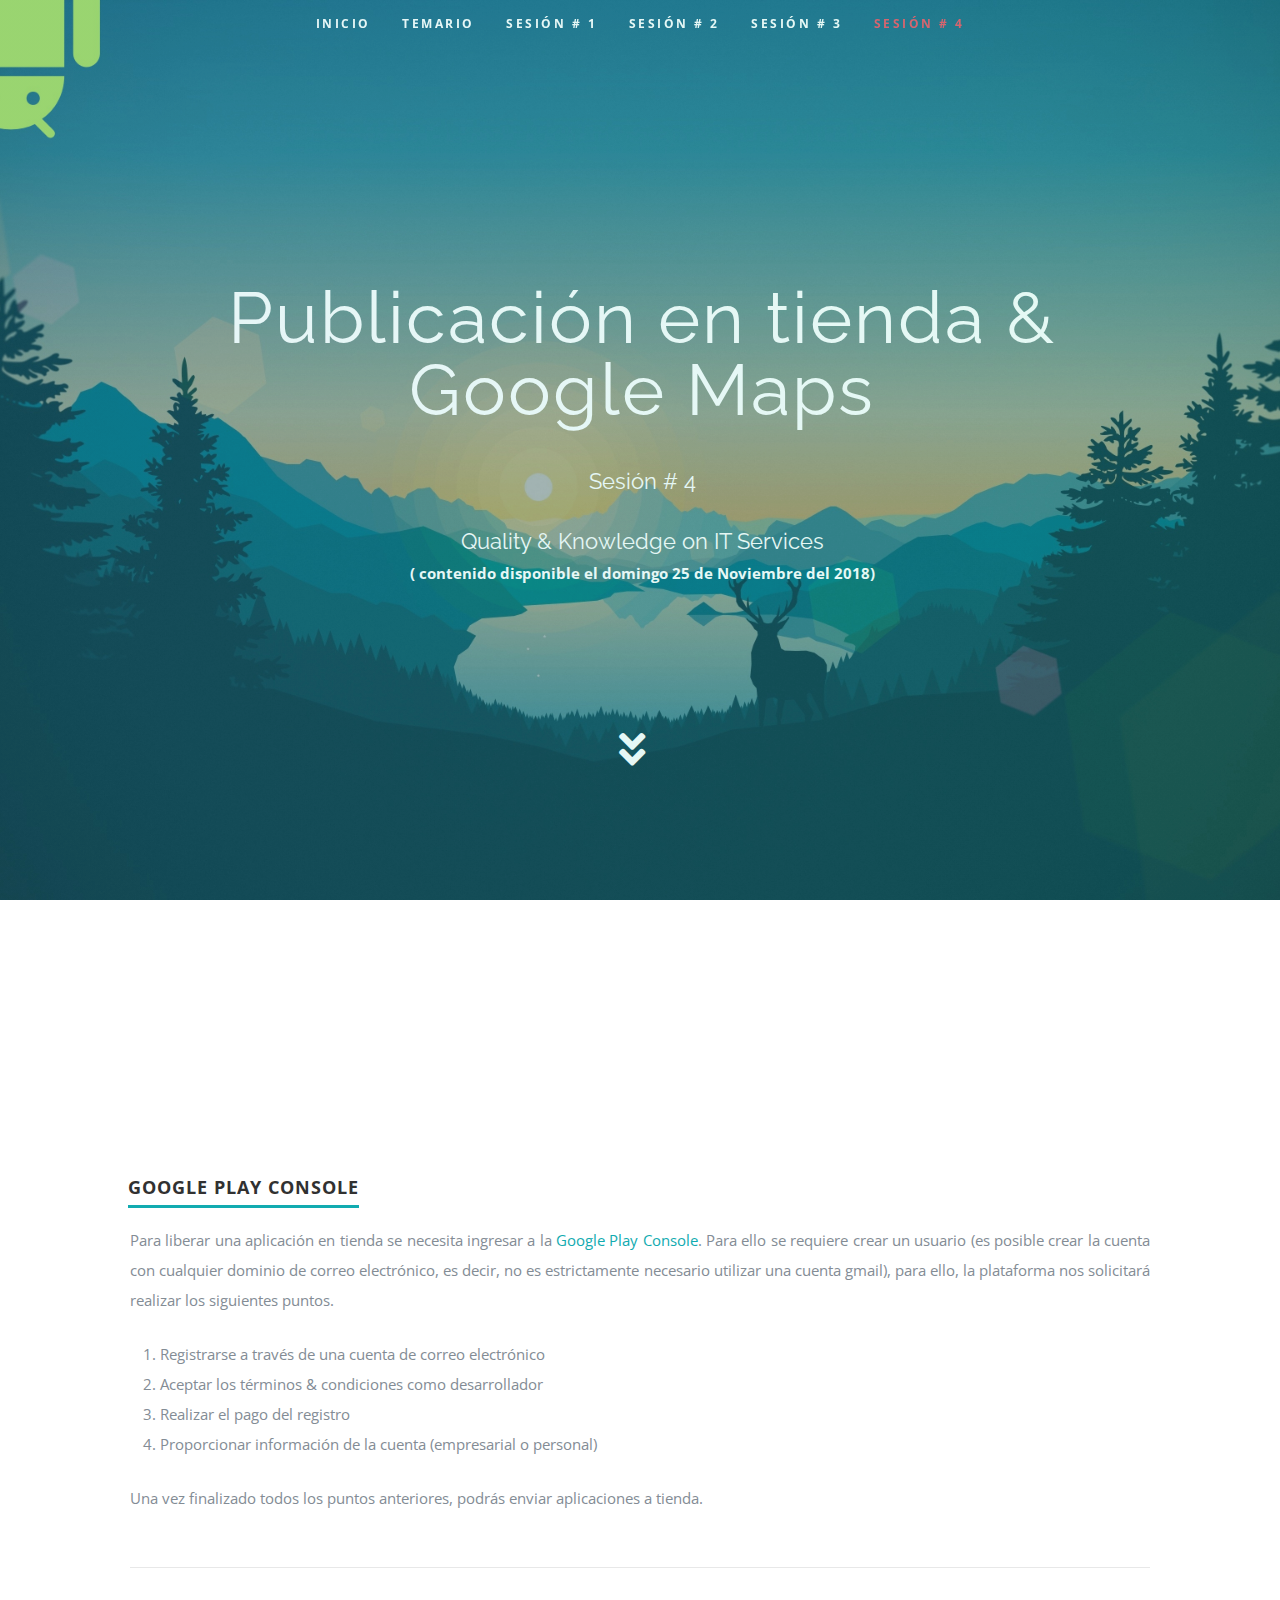
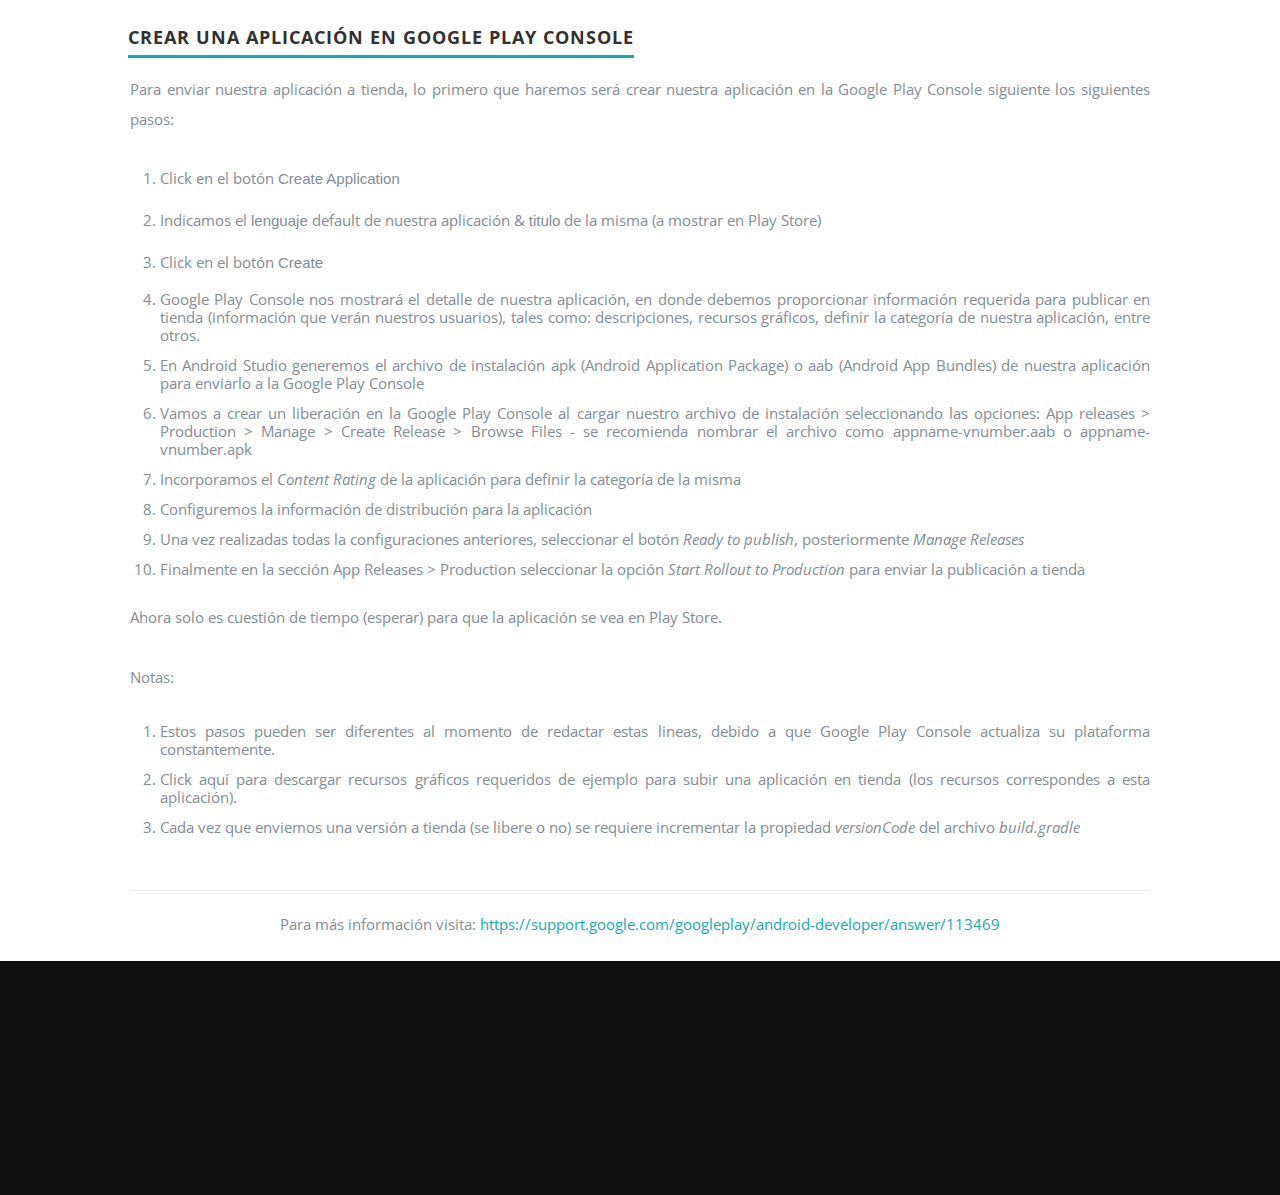
==== commit 9efc2b24: "section 4 - google play console" ====
--- a/session-four.html
+++ b/session-four.html
@@ -63,6 +63,68 @@
     <div class="header-overlay"></div>
   </header>
   <!-- header end -->
+
+
+
+
+  <!-- section start -->
+ 	<section id="agenda">
+    <!-- what's android start -->
+      <h1 class="section-title wow fadeInDown">Publicación en Tienda</h1>
+      <div class="header-col content-header">
+				<h2><span>Google Play Console</span></h2>
+      </div>
+      <div class="row education">
+      	<p>
+          Para liberar una aplicación en tienda se necesita ingresar a la <a href="https://play.google.com/apps/publish/" target="_blank">Google Play Console</a>. Para ello se requiere crear un usuario (es posible crear la cuenta con cualquier dominio de correo electrónico, es decir, no es estrictamente necesario utilizar una cuenta gmail), para ello, la plataforma nos solicitará realizar los siguientes puntos.
+          <ol>
+            <li>Registrarse a través de una cuenta de correo electrónico</li>
+            <li>Aceptar los términos & condiciones como desarrollador</li>
+            <li>Realizar el pago del registro</li>
+            <li>Proporcionar información de la cuenta (empresarial o personal)</li>
+          </ol>
+        </p>
+        <p>
+          Una vez finalizado todos los puntos anteriores, podrás enviar aplicaciones a tienda.
+        </p>
+      </div>
+      <div class="header-col content-header">
+				<h2><span>Crear una Aplicación en Google Play Console</span></h2>
+      </div>
+      <div class="row education">
+      	<p>
+          Para enviar nuestra aplicación a tienda, lo primero que haremos será crear nuestra aplicación en la Google Play Console siguiente los siguientes pasos:
+          <ol>
+            <li>Click en el botón <strong>Create Application</strong></li>
+            <li>Indicamos el <strong>lenguaje</strong> default de nuestra aplicación & <strong>titulo</strong> de la misma (a mostrar en Play Store)</li>
+            <li>Click en el botón <strong>Create</strong></li>
+            <li>Google Play Console nos mostrará el detalle de nuestra aplicación, en donde debemos proporcionar información requerida para publicar en tienda (información que verán nuestros usuarios), tales como: descripciones, recursos gráficos, definir la categoría de nuestra aplicación, entre otros.</li>
+            <li>En Android Studio generemos el archivo de instalación apk (Android Application Package) o aab (Android App Bundles) de nuestra aplicación para enviarlo a la Google Play Console</li>
+            <li>Vamos a crear un liberación en la Google Play Console al cargar nuestro archivo de instalación seleccionando las opciones: App releases > Production > Manage > Create Release > Browse Files - se recomienda nombrar el archivo como appname-vnumber.aab o appname-vnumber.apk</li>
+            <li>Incorporamos el <i>Content Rating</i> de la aplicación para definir la categoría de la misma</li>
+            <li>Configuremos la información de distribución para la aplicación</li>
+            <li>Una vez realizadas todas la configuraciones anteriores, seleccionar el botón <i>Ready to publish</i>, posteriormente <i>Manage Releases</i></li>
+            <li>Finalmente en la sección App Releases > Production seleccionar la opción <i>Start Rollout to Production</i> para enviar la publicación a tienda</li>
+          </ol>
+          Ahora solo es cuestión de tiempo (esperar) para que la aplicación se vea en Play Store.
+        </p>
+        <p>
+          Notas:
+          <ol>
+            <li>Estos pasos pueden ser diferentes al momento de redactar estas lineas, debido a que Google Play Console actualiza su plataforma constantemente.</li>
+            <li>Click <a href="#" target="_blank"></a> aquí para descargar recursos gráficos requeridos de ejemplo para subir una aplicación en tienda (los recursos correspondes a esta aplicación).</li>
+            <li>Cada vez que enviemos una versión a tienda (se libere o no) se requiere incrementar la propiedad <i>versionCode</i> del archivo <i>build.gradle</i></li>
+          </ol>
+        </p>
+      </div>
+      <div style="text-align: center; margin-top: -30px; margin-bottom: -50px;">Para más información visita: <a href="https://support.google.com/googleplay/android-developer/answer/113469" target="_blank">https://support.google.com/googleplay/android-developer/answer/113469</a></div>
+      <!-- what's android end -->
+  </section>
+  <!-- section end -->
+
+
+
+
   <!-- footer -->
   <footer>
     <div class="row wow fadeInUp" style="color: white;">
--- a/css/default.css
+++ b/css/default.css
@@ -18,8 +18,8 @@
 /* a. Webfonts and Icon fonts
  ------------------------------------------------------------------ */
 @import url("https://use.fontawesome.com/releases/v5.5.0/css/all.css");
-@import url("http://fonts.googleapis.com/css?family=Raleway:400,700,900");
-@import url("http://fonts.googleapis.com/css?family=Open+Sans:300,400,700,800");
+@import url("https://fonts.googleapis.com/css?family=Raleway:400,700,900");
+@import url("https://fonts.googleapis.com/css?family=Open+Sans:300,400,700,800");
 
 /* ------------------------------------------------------------------
 /* b. Reset
--- a/css/style.css
+++ b/css/style.css
@@ -527,7 +527,7 @@
 /* topic */
 
 #topic {
-  background: url(../images/material-bg.jpg) no-repeat fixed center center / cover;
+  background: url(../images/bg-black.png) no-repeat fixed center center / cover;
   overflow: hidden;
 }
 
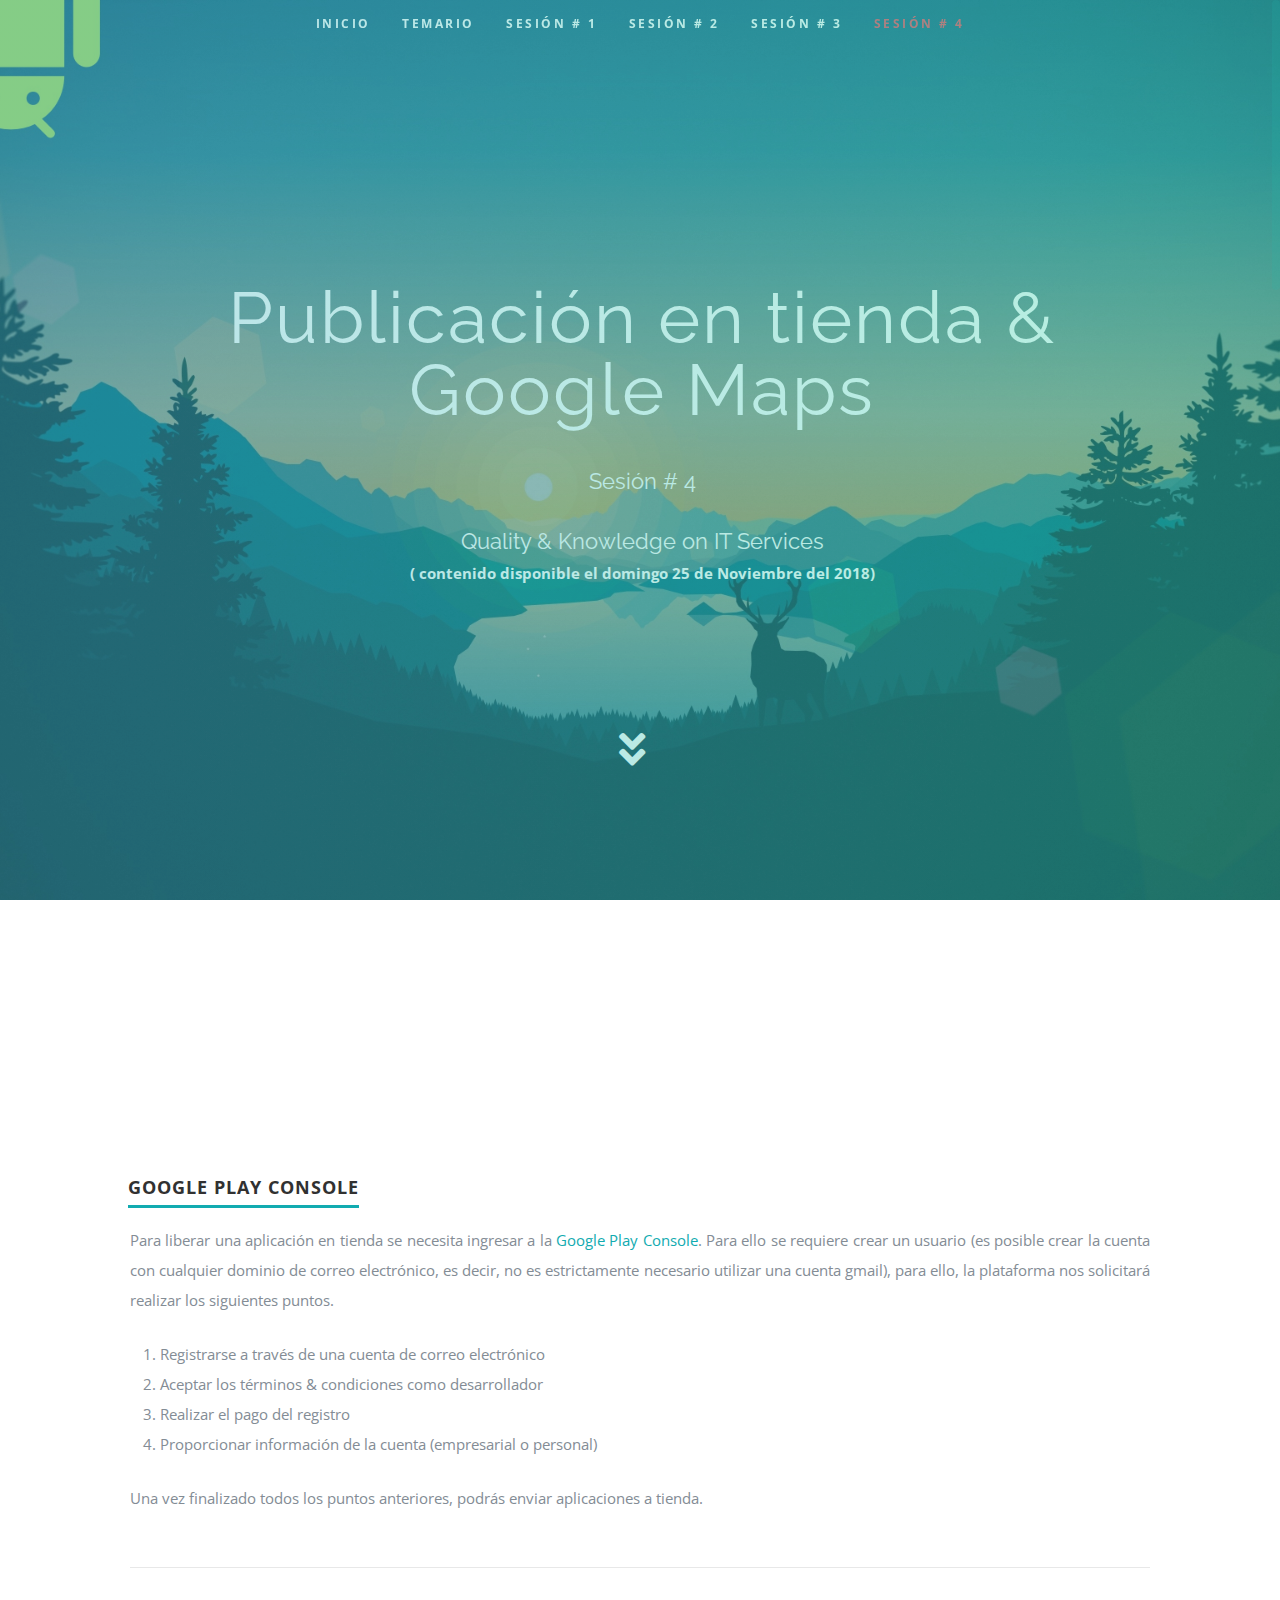
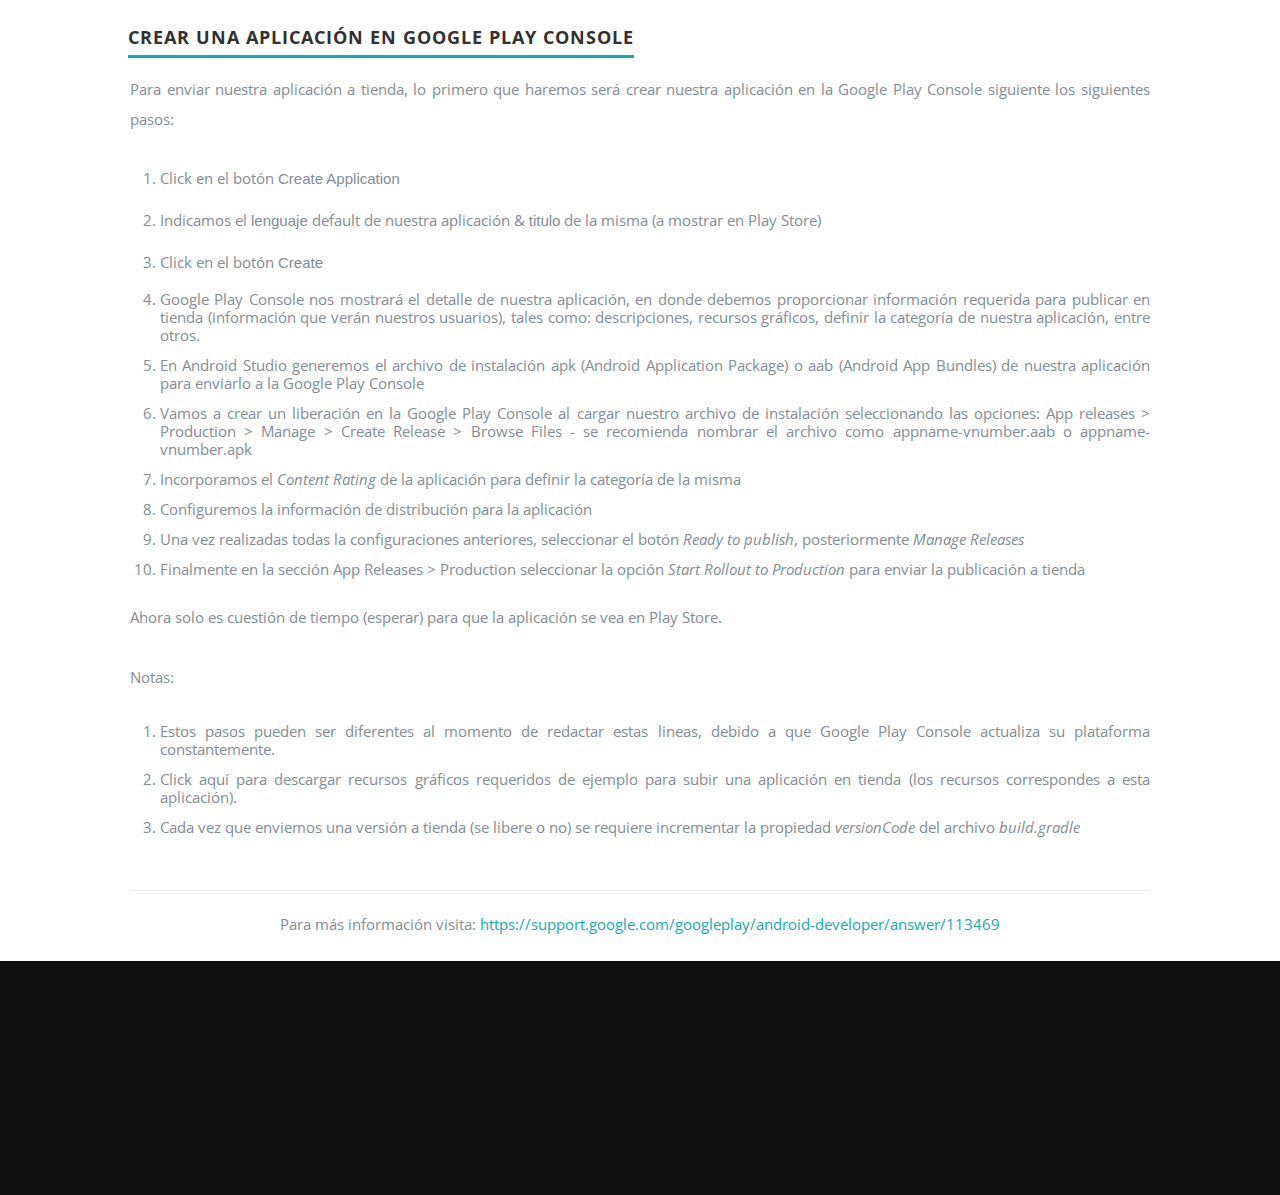
==== commit 804b2cb1: "section 4 - url to download resources" ====
--- a/session-four.html
+++ b/session-four.html
@@ -112,7 +112,7 @@
           Notas:
           <ol>
             <li>Estos pasos pueden ser diferentes al momento de redactar estas lineas, debido a que Google Play Console actualiza su plataforma constantemente.</li>
-            <li>Click <a href="#" target="_blank"></a> aquí para descargar recursos gráficos requeridos de ejemplo para subir una aplicación en tienda (los recursos correspondes a esta aplicación).</li>
+            <li>Click <a href="https://hercarr.github.io/travelapp/images/session-four/playstore.zip" target="_blank"></a> aquí para descargar recursos gráficos requeridos de ejemplo para subir una aplicación en tienda (los recursos correspondes a esta aplicación).</li>
             <li>Cada vez que enviemos una versión a tienda (se libere o no) se requiere incrementar la propiedad <i>versionCode</i> del archivo <i>build.gradle</i></li>
           </ol>
         </p>
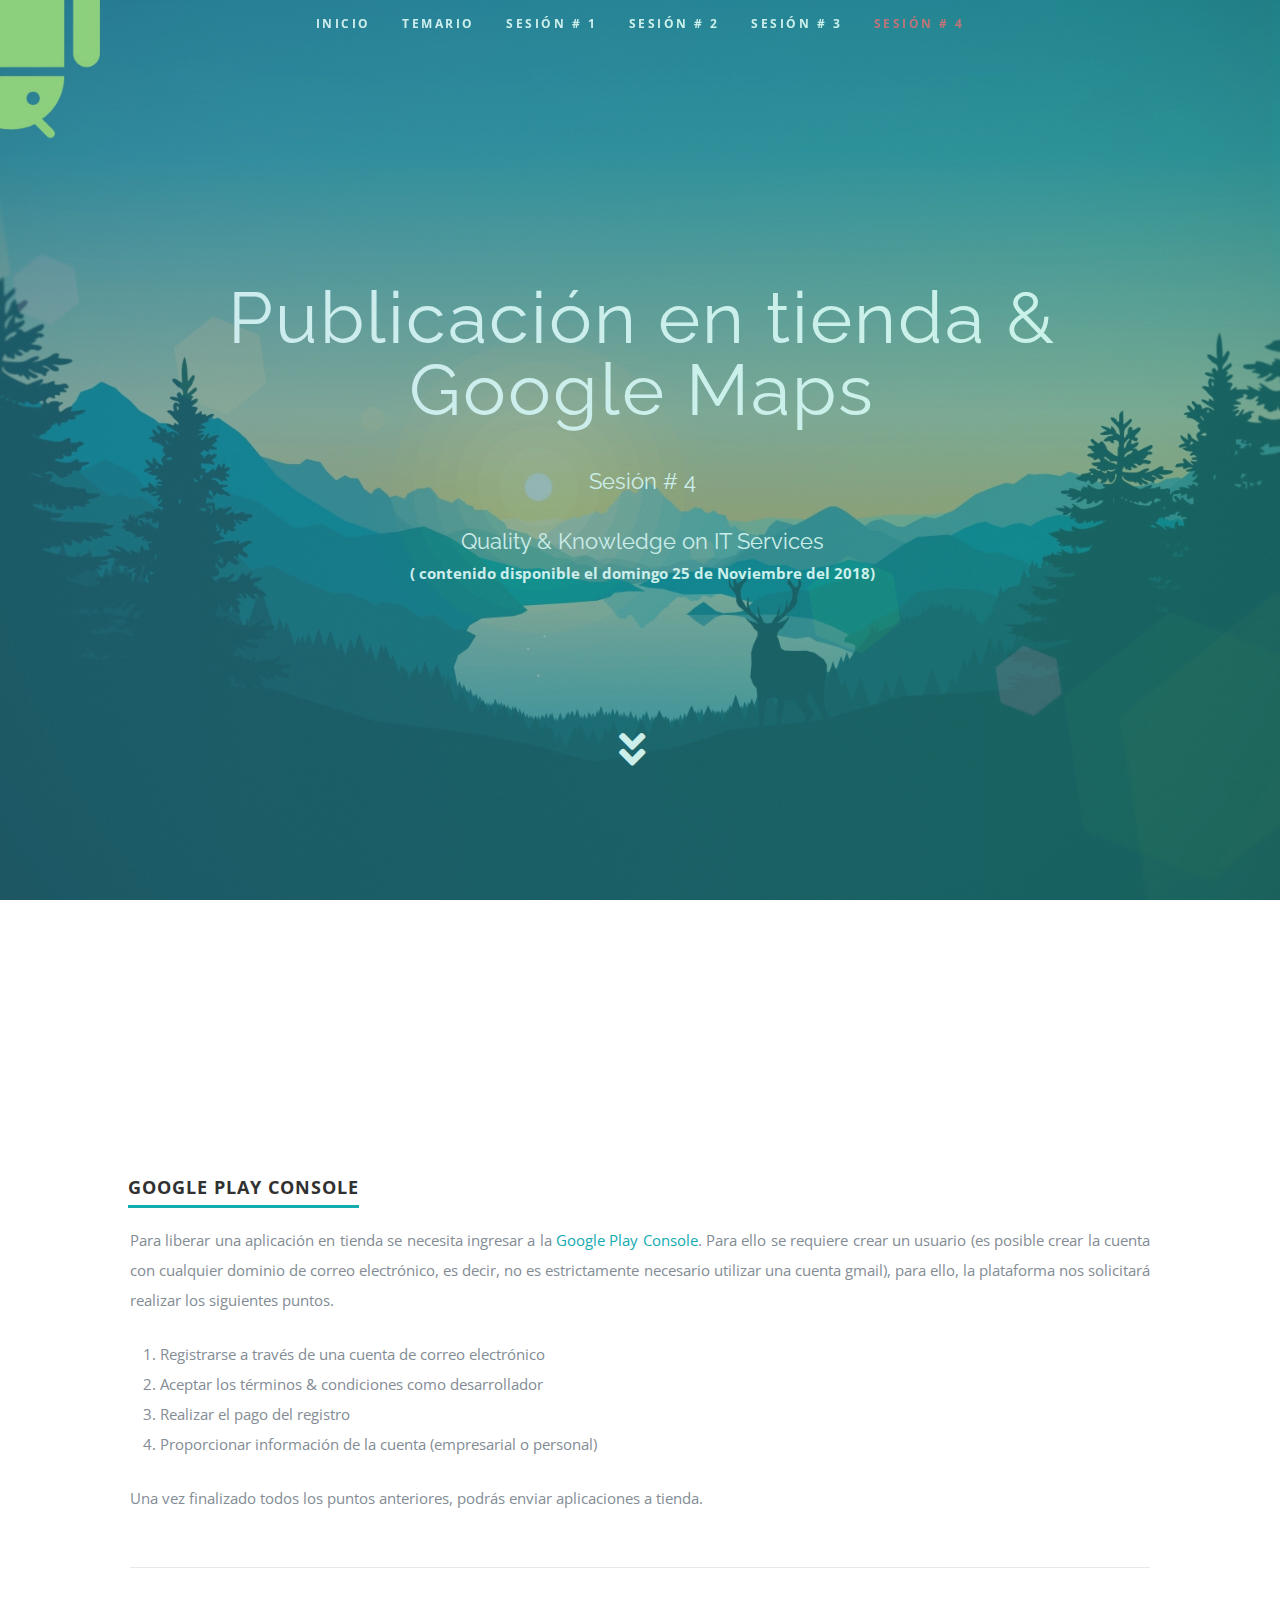
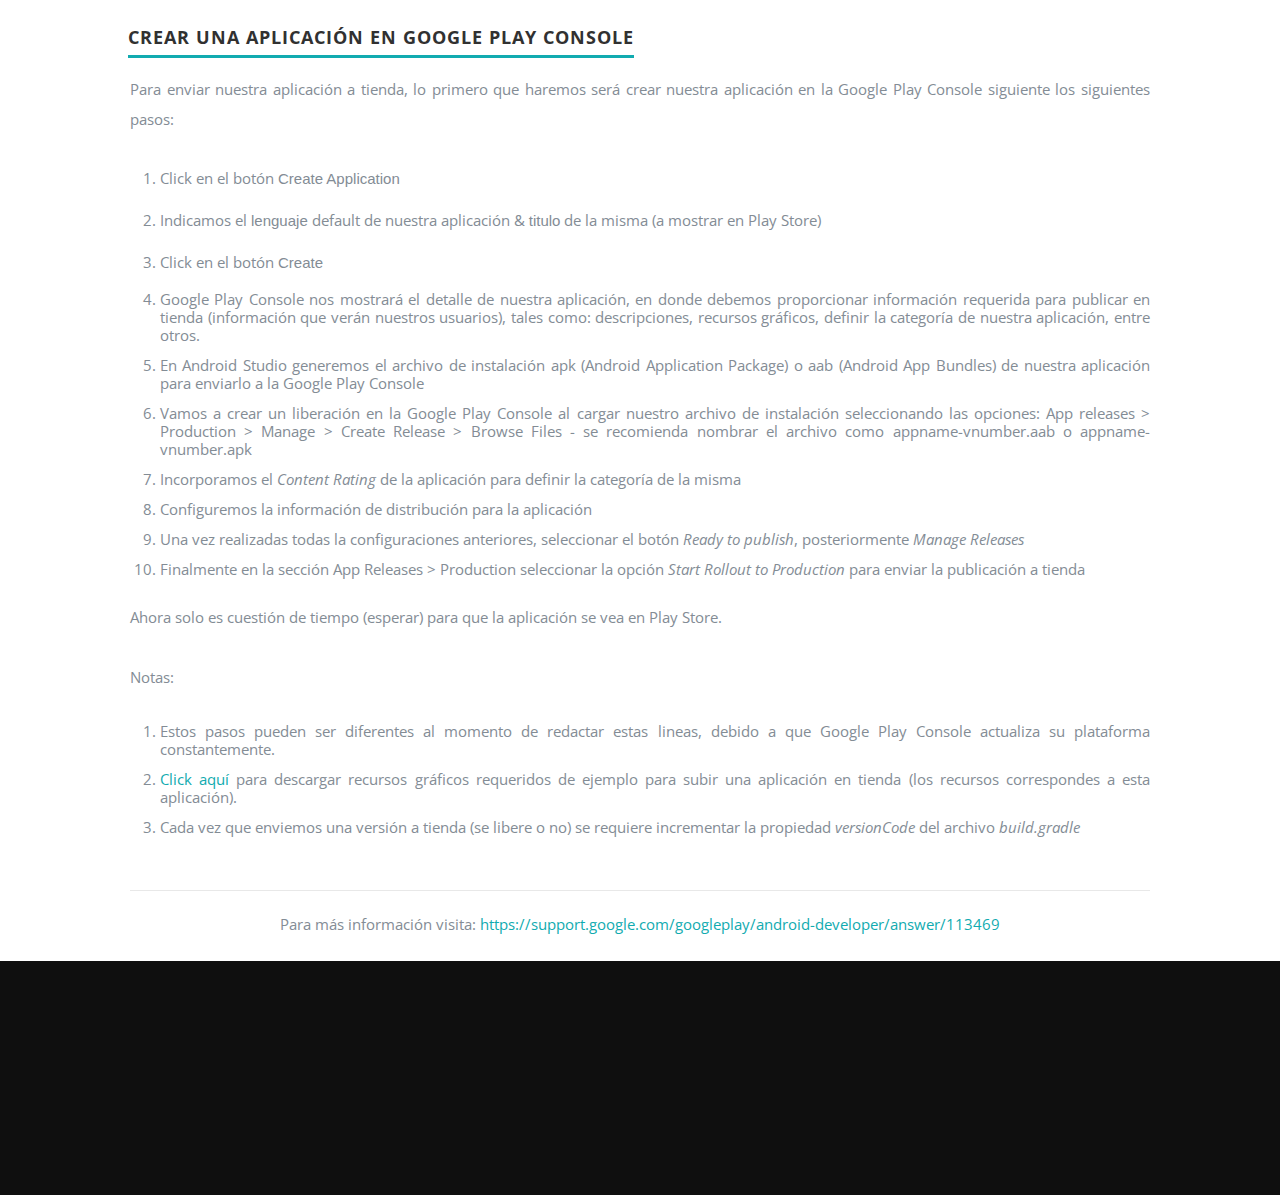
==== commit 78e9b530: "section 4 - url to download resources" ====
--- a/session-four.html
+++ b/session-four.html
@@ -112,7 +112,7 @@
           Notas:
           <ol>
             <li>Estos pasos pueden ser diferentes al momento de redactar estas lineas, debido a que Google Play Console actualiza su plataforma constantemente.</li>
-            <li>Click <a href="https://hercarr.github.io/travelapp/images/session-four/playstore.zip" target="_blank"></a> aquí para descargar recursos gráficos requeridos de ejemplo para subir una aplicación en tienda (los recursos correspondes a esta aplicación).</li>
+            <li><a href="https://hercarr.github.io/travelapp/images/session-four/playstore.zip" target="_blank">Click aquí</a> para descargar recursos gráficos requeridos de ejemplo para subir una aplicación en tienda (los recursos correspondes a esta aplicación).</li>
             <li>Cada vez que enviemos una versión a tienda (se libere o no) se requiere incrementar la propiedad <i>versionCode</i> del archivo <i>build.gradle</i></li>
           </ol>
         </p>
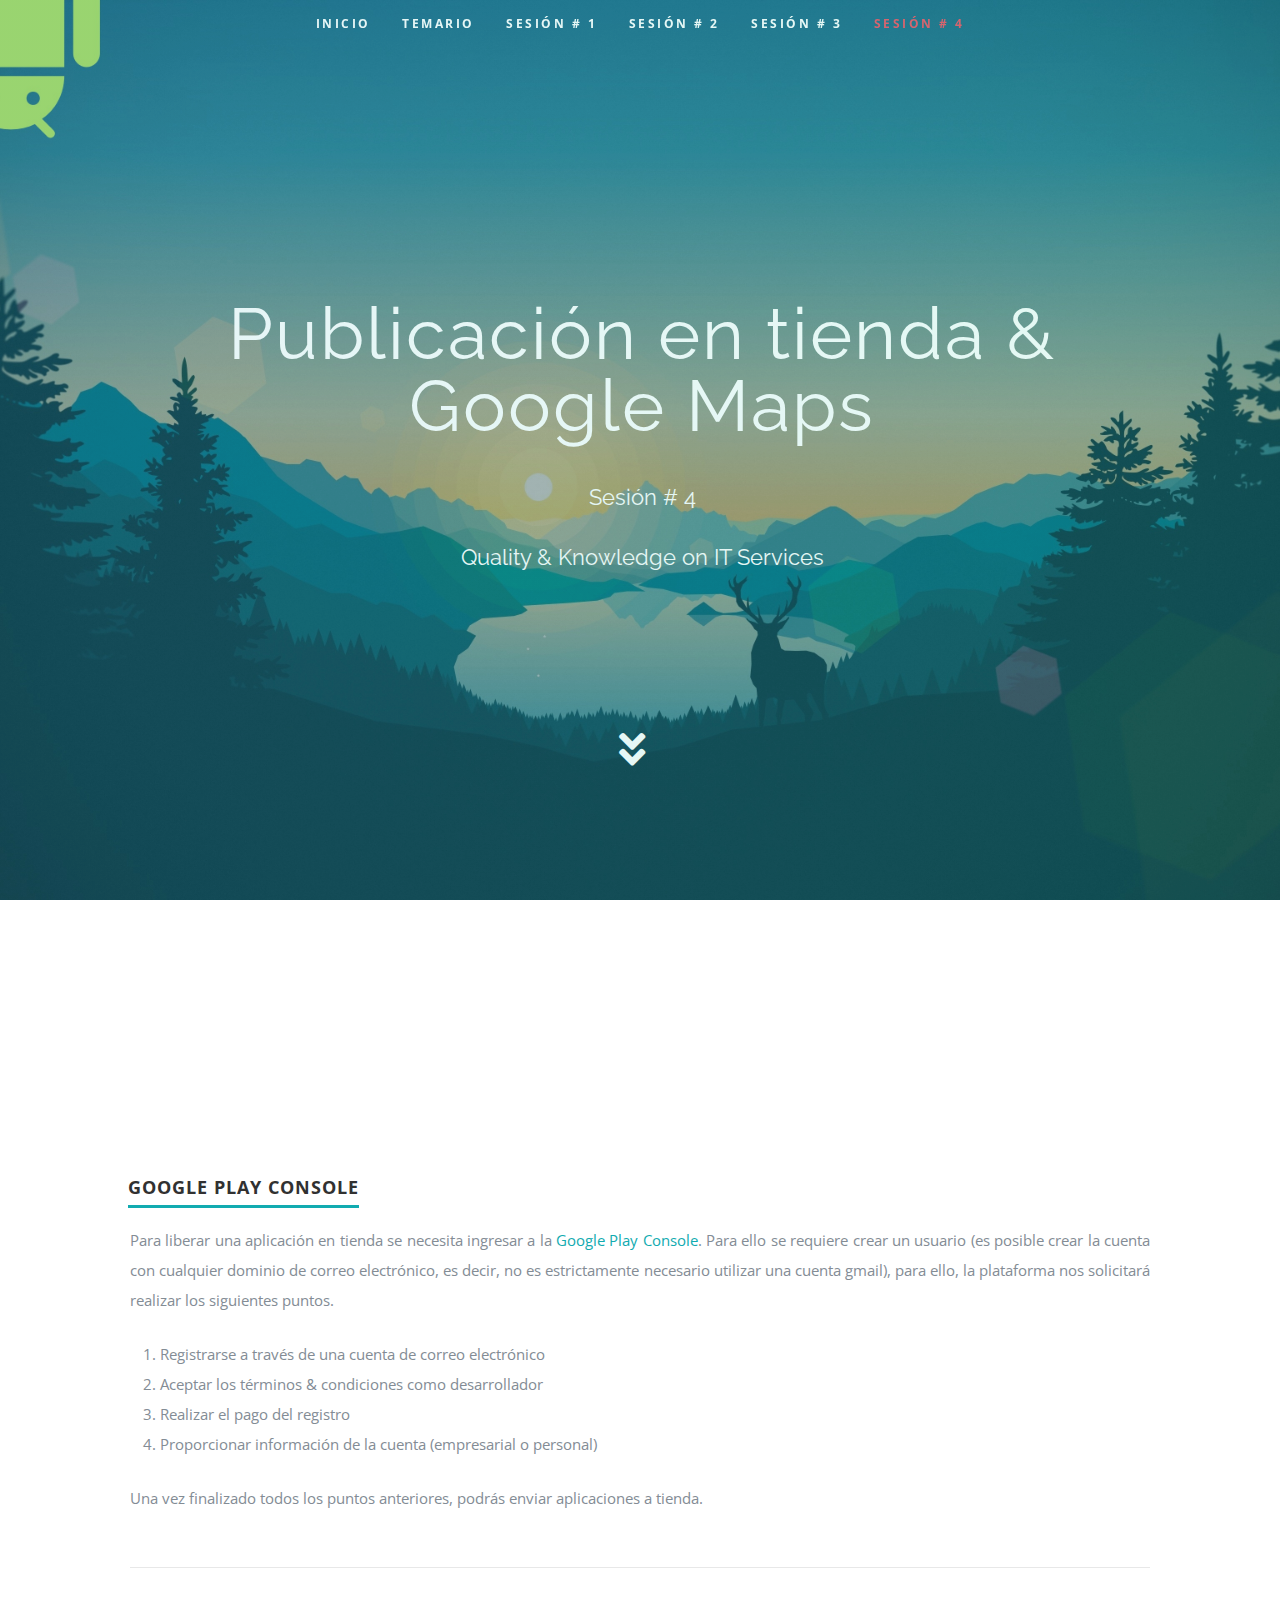
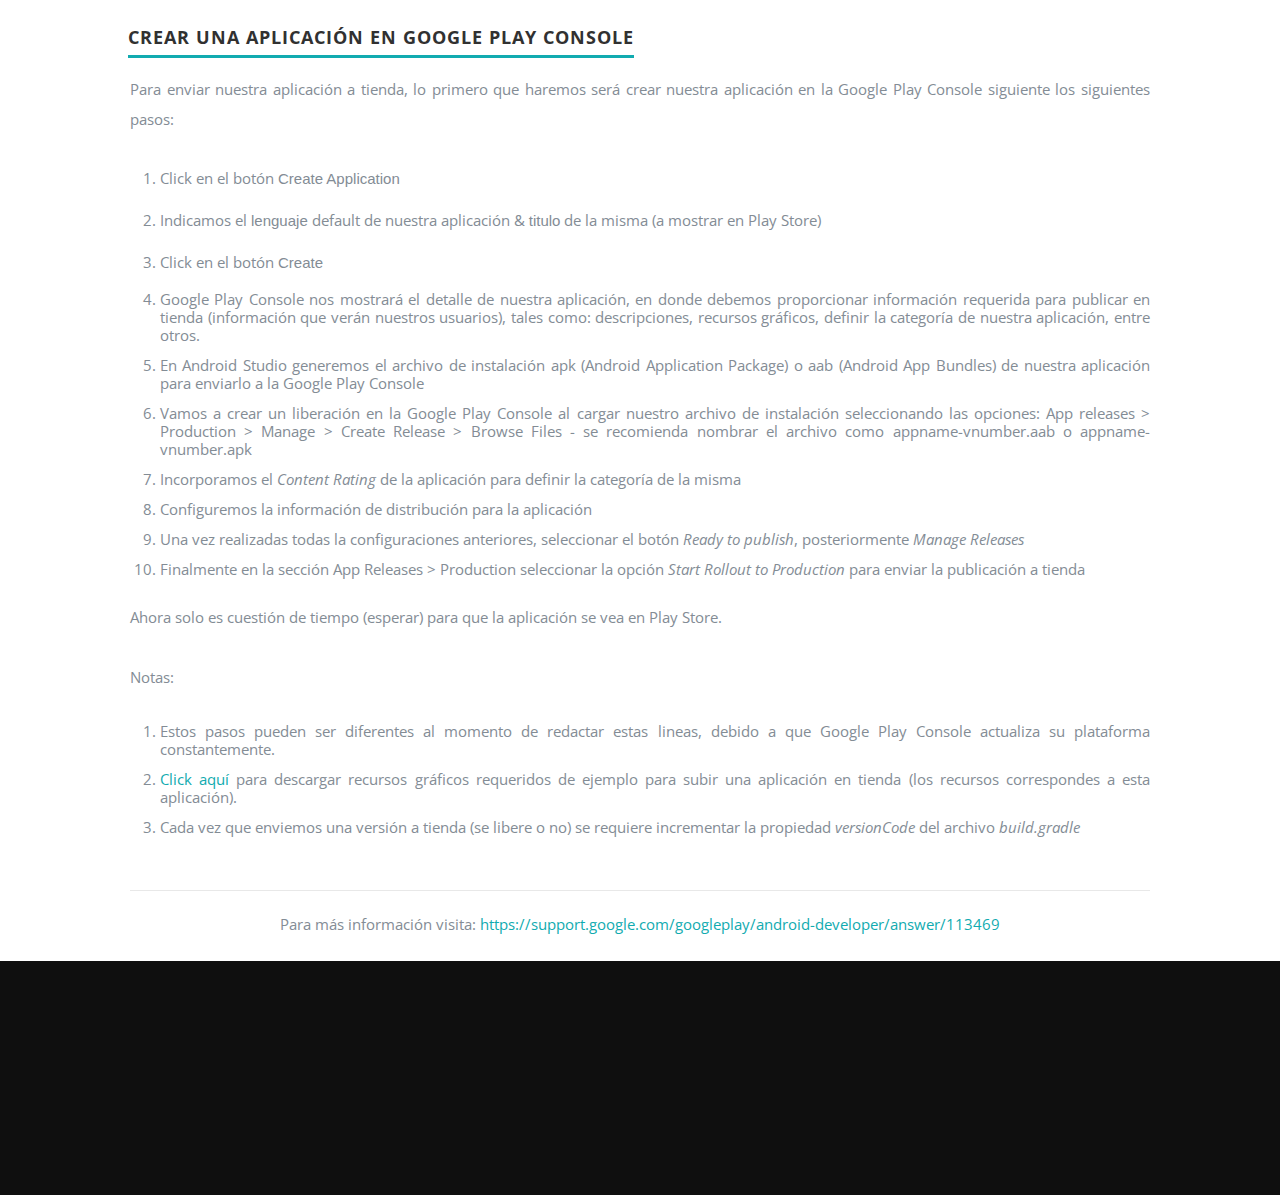
==== commit 81adac26: "updated" ====
--- a/session-four.html
+++ b/session-four.html
@@ -52,8 +52,6 @@
             <br>
             <br>
             Quality & Knowledge on IT Services
-            <br>
-            <span style="font-size: .7em;">( contenido disponible el domingo 25 de Noviembre del 2018)</span>
         </h3>
       </div>
     </div>
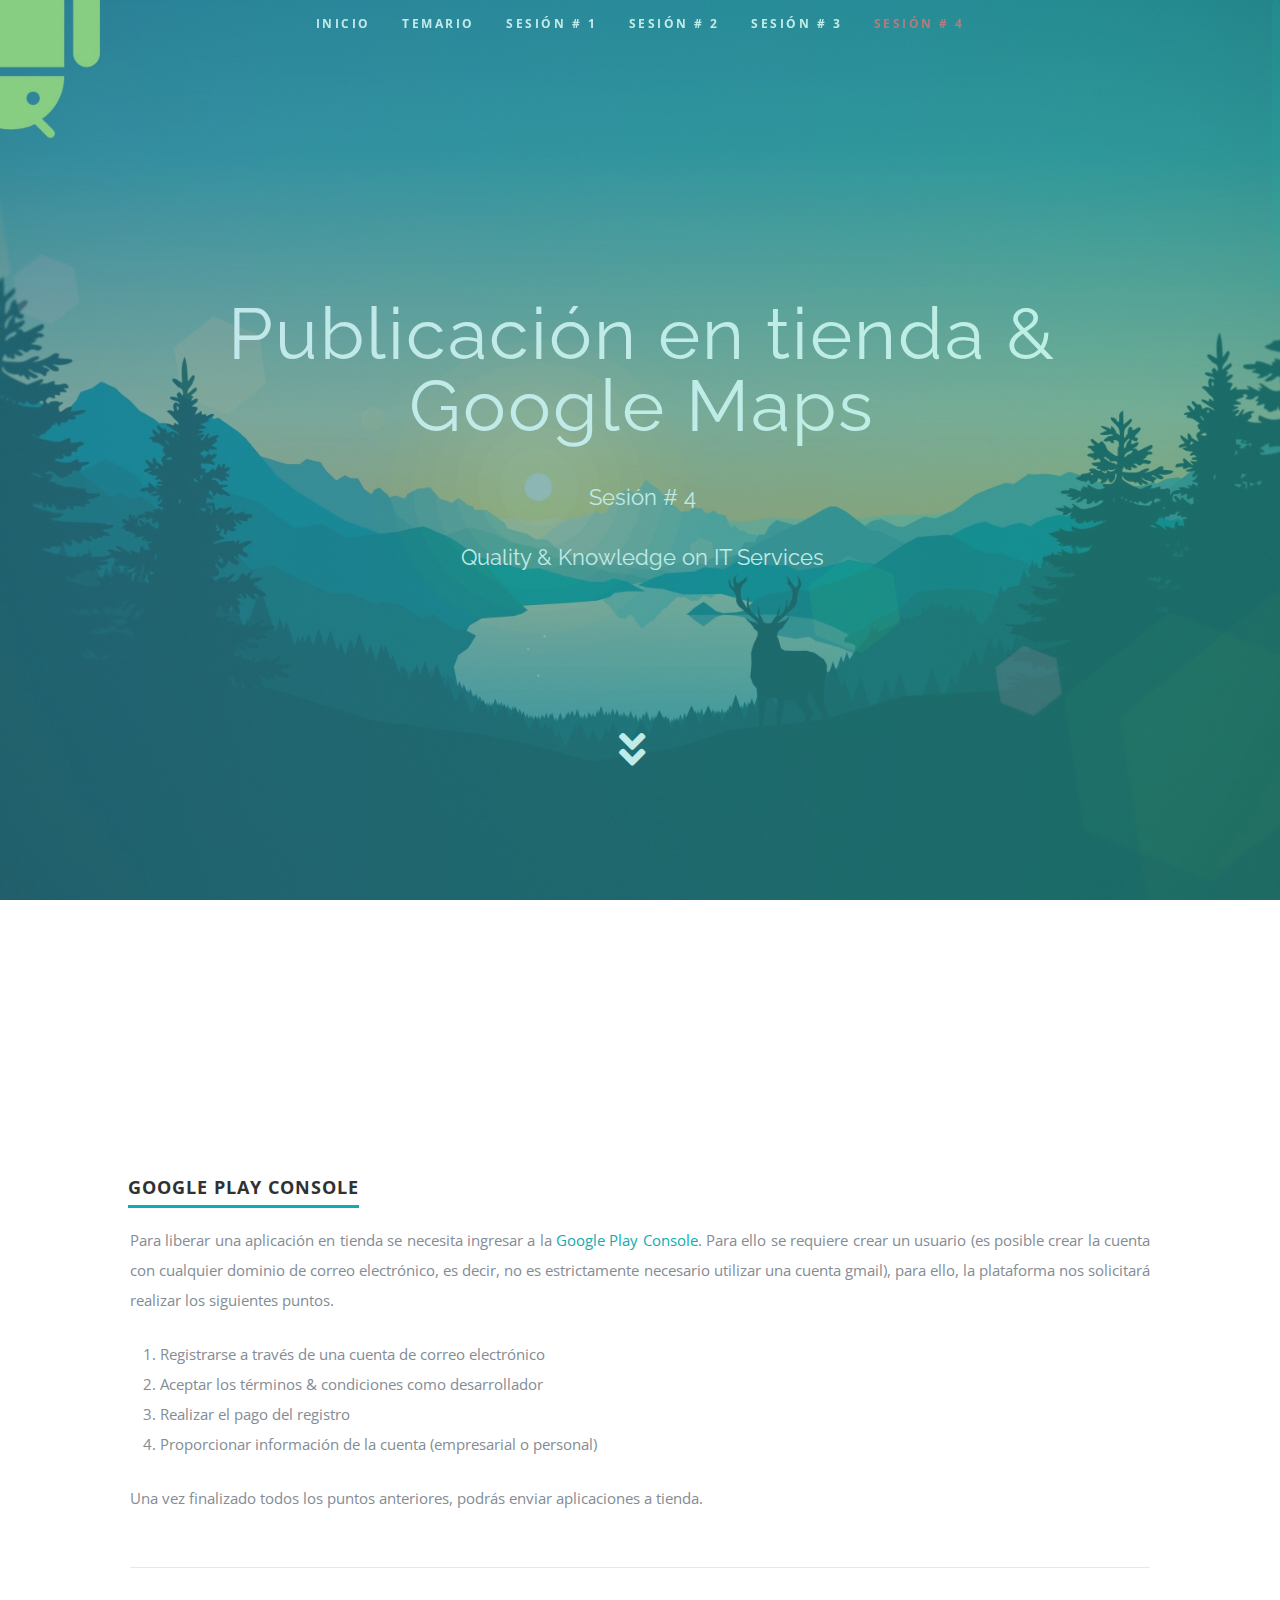
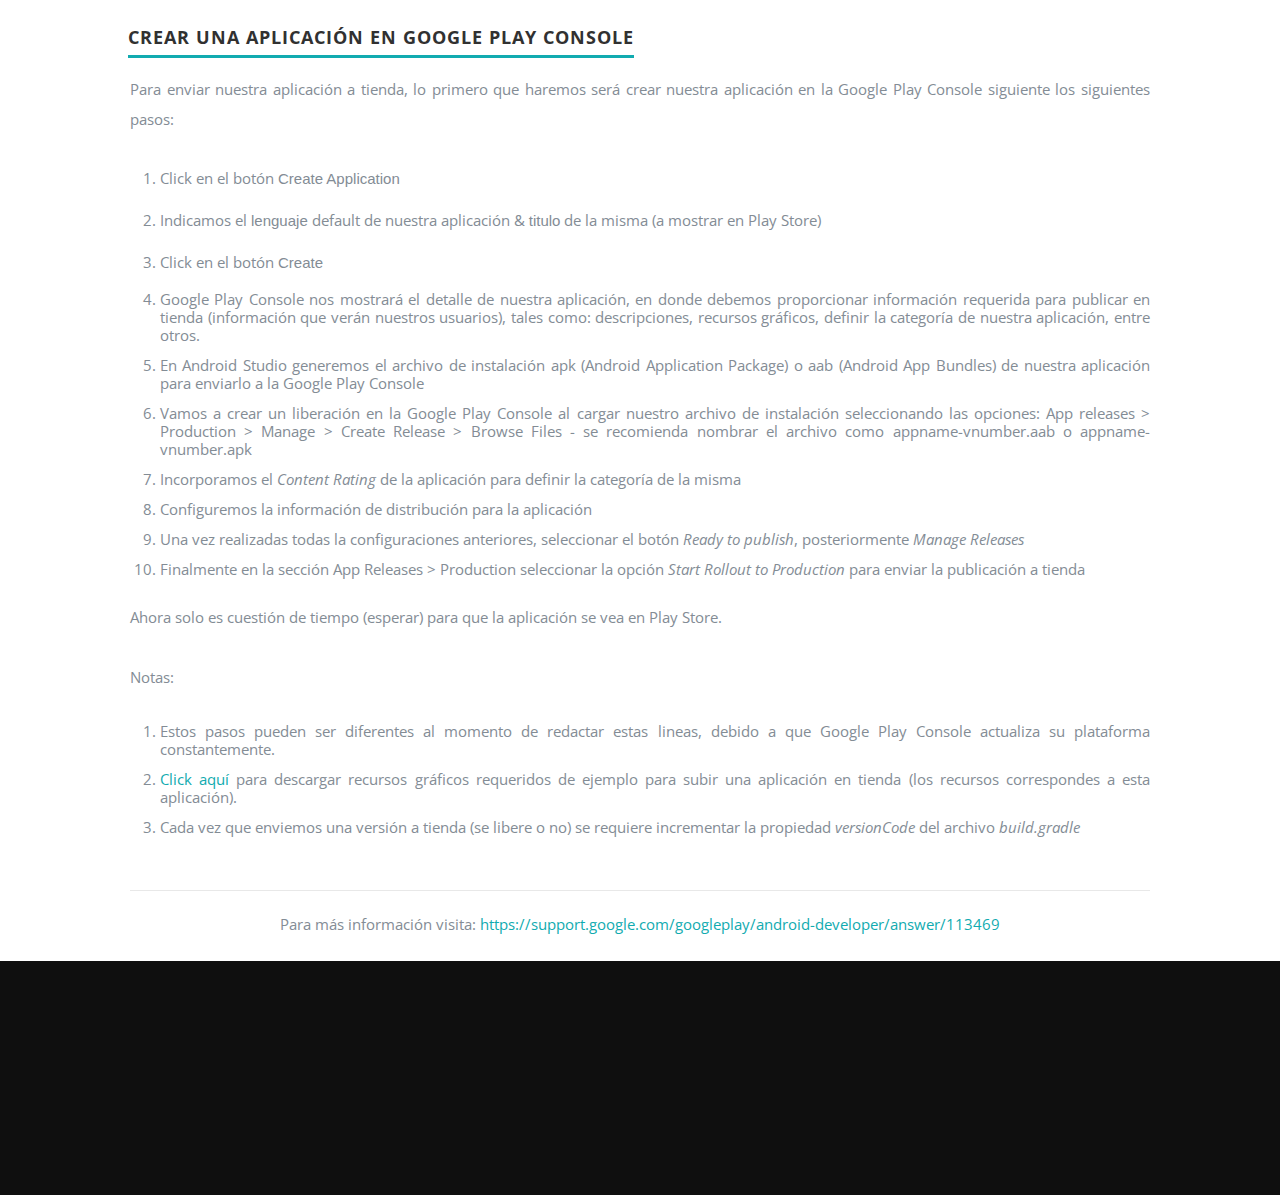
==== commit 6783c370: "updated" ====
--- a/session-four.html
+++ b/session-four.html
@@ -61,10 +61,6 @@
     <div class="header-overlay"></div>
   </header>
   <!-- header end -->
-
-
-
-
   <!-- section start -->
  	<section id="agenda">
     <!-- what's android start -->
@@ -119,10 +115,6 @@
       <!-- what's android end -->
   </section>
   <!-- section end -->
-
-
-
-
   <!-- footer -->
   <footer>
     <div class="row wow fadeInUp" style="color: white;">
